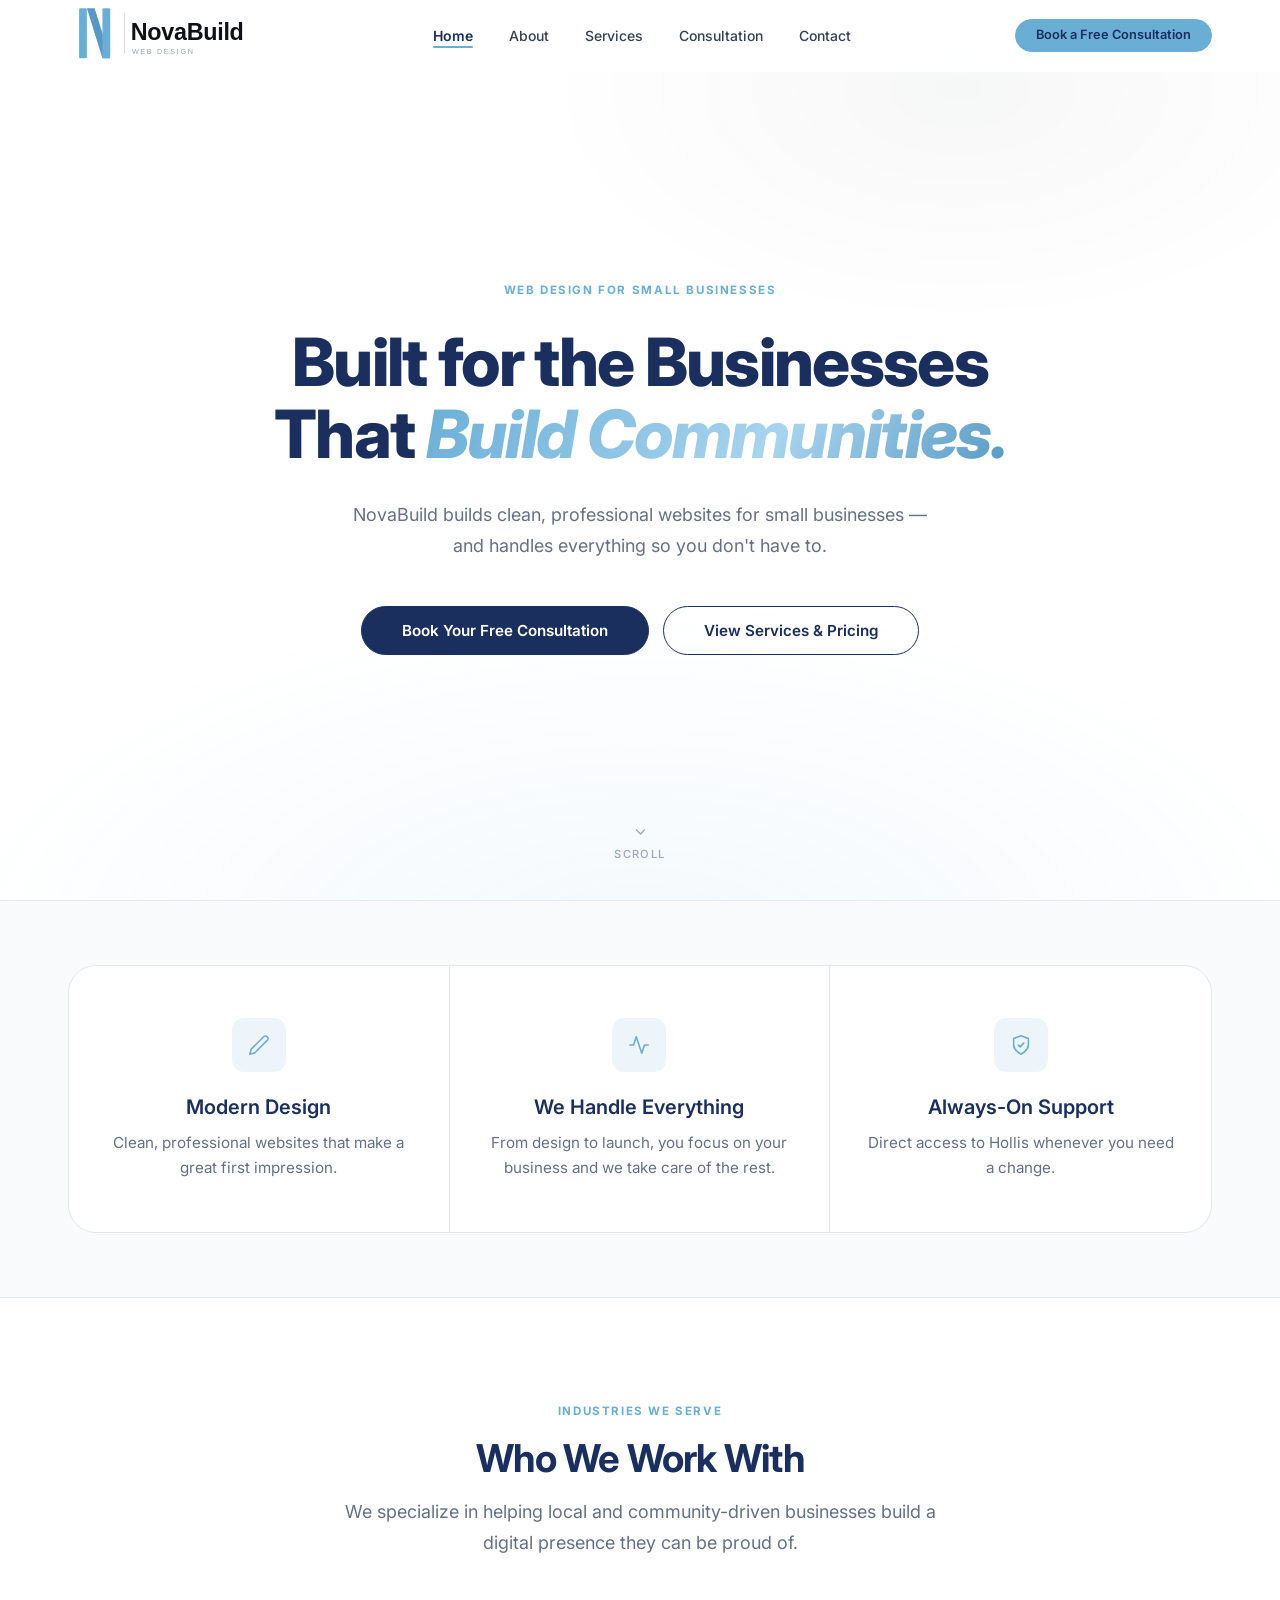
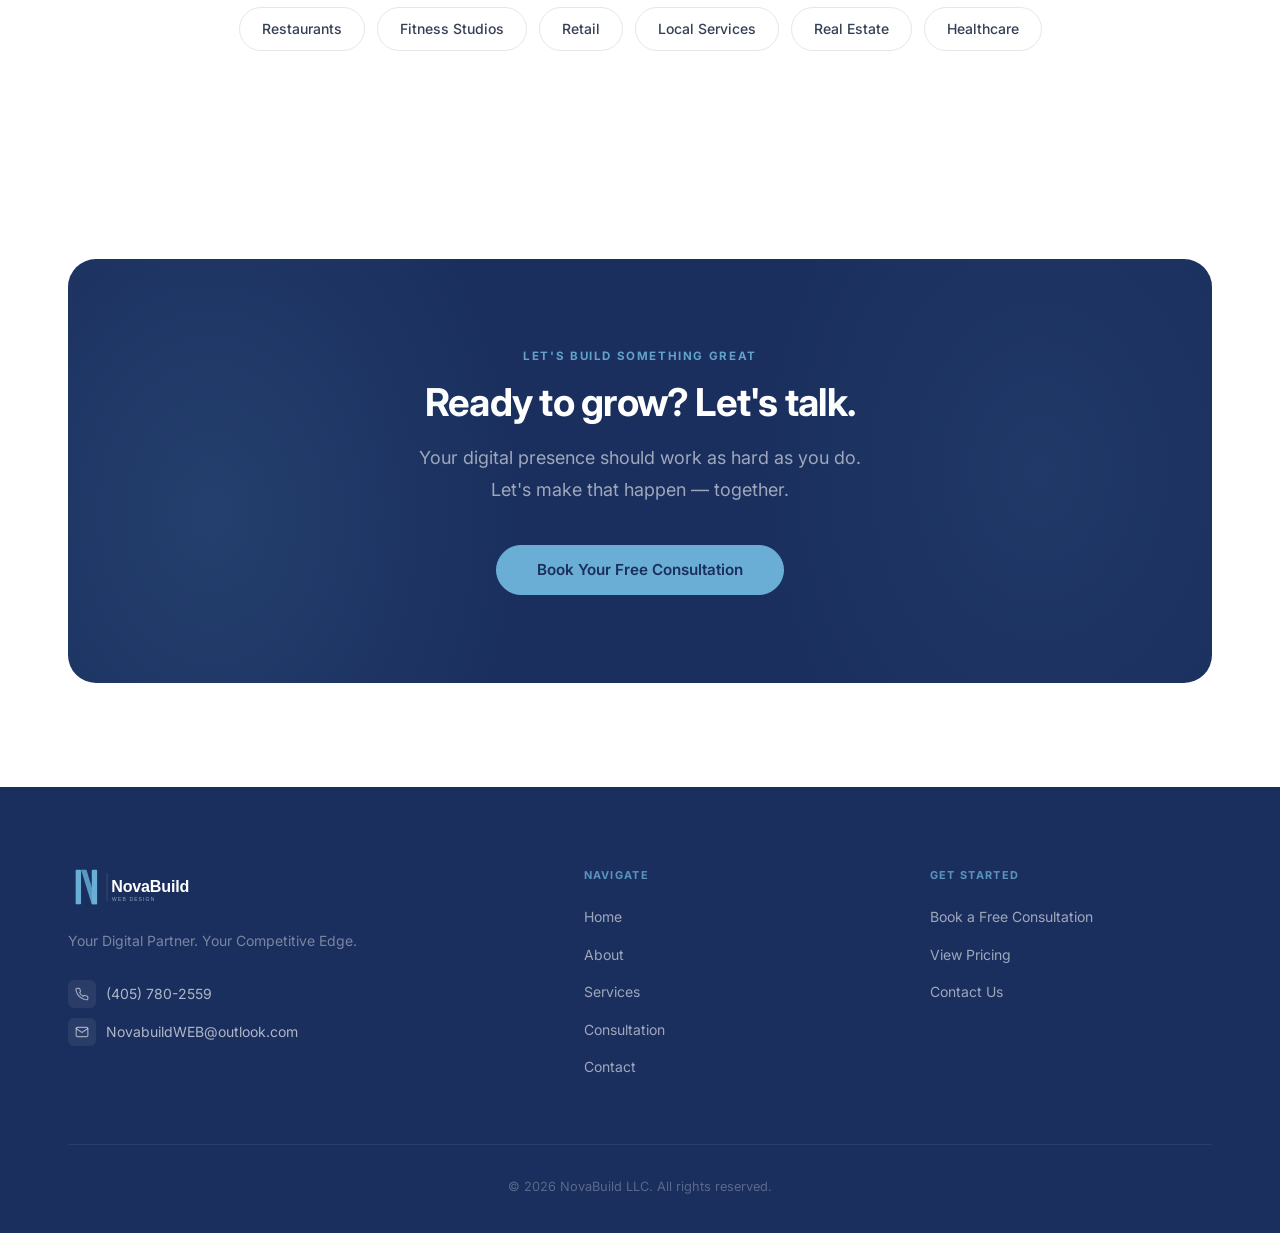
==== index.html @ d41590fb "add favicon" ====
<!DOCTYPE html>
<html lang="en">
<head>
  <meta charset="UTF-8">
  <meta name="viewport" content="width=device-width, initial-scale=1.0">
  <title>NovaBuild | Home | Web Design Stillwater OK</title>
  <meta name="description" content="Professional small business web design in Stillwater, OK. NovaBuild handles everything from design to launch — clean sites, real results, no headache.">
  <meta property="og:type" content="website">
  <meta property="og:url" content="https://novabuildweb.com">
  <meta property="og:title" content="NovaBuild | Home | Web Design Stillwater OK">
  <meta property="og:description" content="Professional small business web design in Stillwater, OK. NovaBuild handles everything from design to launch — clean sites, real results, no headache.">
  <meta name="theme-color" content="#1A2F5E">
  <link rel="icon" type="image/x-icon" href="favicon.ico" />
  <link rel="icon" type="image/png" sizes="32x32" href="favicon-32x32.png" />
  <link rel="icon" type="image/png" sizes="16x16" href="favicon-16x16.png" />
  <link rel="apple-touch-icon" sizes="180x180" href="apple-touch-icon.png" />
  <link rel="manifest" href="site.webmanifest" />
  <link rel="preconnect" href="https://fonts.googleapis.com">
  <link rel="preconnect" href="https://fonts.gstatic.com" crossorigin>
  <link href="https://fonts.googleapis.com/css2?family=Inter:ital,wght@0,300;0,400;0,500;0,600;0,700;0,800;1,400;1,700&display=swap" rel="stylesheet">
  <link rel="stylesheet" href="css/styles.css">
  <!-- Google tag (gtag.js) -->
  <script async src="https://www.googletagmanager.com/gtag/js?id=G-17FGVHYV53"></script>
  <script>
    window.dataLayer = window.dataLayer || [];
    function gtag(){dataLayer.push(arguments);}
    gtag('js', new Date());
    gtag('config', 'G-17FGVHYV53');
  </script>
</head>
<body>

  <!-- ═══ NAVIGATION ═══ -->
  <nav class="nav" id="nav" role="navigation" aria-label="Main navigation">
    <div class="nav-inner">
      <a href="index.html" class="nav-logo"><img src="images/logo.svg" alt="NovaBuild"></a>
      <ul class="nav-links" role="list">
        <li><a href="index.html">Home</a></li>
        <li><a href="about.html">About</a></li>
        <li><a href="services.html">Services</a></li>
        <li><a href="consultation.html">Consultation</a></li>
        <li><a href="contact.html">Contact</a></li>
      </ul>
      <div class="nav-right">
        <a href="consultation.html" class="btn btn-gold btn-sm">Book a Free Consultation</a>
        <button class="hamburger" id="hamburger" aria-label="Toggle menu" aria-expanded="false">
          <span></span><span></span><span></span>
        </button>
      </div>
    </div>
  </nav>

  <!-- Mobile Menu -->
  <div class="mobile-menu" id="mobileMenu" role="dialog" aria-label="Mobile navigation">
    <a href="index.html">Home</a>
    <a href="about.html">About</a>
    <a href="services.html">Services</a>
    <a href="consultation.html">Consultation</a>
    <a href="contact.html">Contact</a>
    <div class="mobile-menu-cta">
      <a href="consultation.html" class="btn btn-gold" style="width:100%;">Book a Free Consultation</a>
    </div>
  </div>

  <main>

    <!-- ═══ HERO ═══ -->
    <section class="hero" aria-label="Hero">
      <div class="hero-bg" aria-hidden="true"></div>
      <div class="container">
        <div class="hero-content">
          <p class="eyebrow fade-up">Web Design for Small Businesses</p>
          <h1 class="fade-up delay-1">
            Built for the Businesses<br>
            That <em class="hero-em">Build Communities.</em>
          </h1>
          <p class="body-lg fade-up delay-2">
            NovaBuild builds clean, professional websites for small businesses —
            and handles everything so you don't have to.
          </p>
          <div class="hero-cta fade-up delay-3">
            <a href="consultation.html" class="btn btn-primary btn-lg">Book Your Free Consultation</a>
            <a href="services.html" class="btn btn-outline btn-lg">View Services &amp; Pricing</a>
          </div>
        </div>
      </div>
      <!-- Scroll hint -->
      <div class="hero-scroll-hint" aria-hidden="true">
        <svg width="16" height="16" viewBox="0 0 24 24" fill="none" stroke="currentColor" stroke-width="2" stroke-linecap="round" stroke-linejoin="round">
          <polyline points="6 9 12 15 18 9"/>
        </svg>
        <span>Scroll</span>
      </div>
    </section>

    <!-- ═══ VALUE PROPS ═══ -->
    <section class="section-sm" style="background:var(--gray-50);border-top:1px solid var(--gray-200);border-bottom:1px solid var(--gray-200);">
      <div class="container">
        <!-- value-row: no animation on wrapper; each item staggers in individually -->
        <div class="value-row">

          <div class="value-item fade-up delay-1">
            <div class="value-icon" aria-hidden="true">
              <svg width="22" height="22" viewBox="0 0 24 24" fill="none" stroke="currentColor" stroke-width="1.75" stroke-linecap="round" stroke-linejoin="round">
                <path d="M17 3a2.828 2.828 0 1 1 4 4L7.5 20.5 2 22l1.5-5.5L17 3z"/>
              </svg>
            </div>
            <h3>Modern Design</h3>
            <p class="body-md">Clean, professional websites that make a great first impression.</p>
          </div>

          <div class="value-item fade-up delay-2">
            <div class="value-icon" aria-hidden="true">
              <svg width="22" height="22" viewBox="0 0 24 24" fill="none" stroke="currentColor" stroke-width="1.75" stroke-linecap="round" stroke-linejoin="round">
                <polyline points="22 12 18 12 15 21 9 3 6 12 2 12"/>
              </svg>
            </div>
            <h3>We Handle Everything</h3>
            <p class="body-md">From design to launch, you focus on your business and we take care of the rest.</p>
          </div>

          <div class="value-item fade-up delay-3">
            <div class="value-icon" aria-hidden="true">
              <svg width="22" height="22" viewBox="0 0 24 24" fill="none" stroke="currentColor" stroke-width="1.75" stroke-linecap="round" stroke-linejoin="round">
                <path d="M12 22s8-4 8-10V5l-8-3-8 3v7c0 6 8 10 8 10z"/>
                <polyline points="9 12 11 14 15 10"/>
              </svg>
            </div>
            <h3>Always-On Support</h3>
            <p class="body-md">Direct access to Hollis whenever you need a change.</p>
          </div>

        </div>
      </div>
    </section>

    <!-- ═══ WHO WE WORK WITH ═══ -->
    <section class="section">
      <div class="container">
        <div class="section-header text-center mb-12">
          <p class="eyebrow mb-4 fade-up">Industries We Serve</p>
          <h2 class="fade-up delay-1">Who We Work With</h2>
          <p class="body-lg fade-up delay-2" style="margin-top:16px;">
            We specialize in helping local and community-driven businesses
            build a digital presence they can be proud of.
          </p>
        </div>
        <div class="industry-tags fade-up delay-3">
          <span class="industry-tag">Restaurants</span>
          <span class="industry-tag">Fitness Studios</span>
          <span class="industry-tag">Retail</span>
          <span class="industry-tag">Local Services</span>
          <span class="industry-tag">Real Estate</span>
          <span class="industry-tag">Healthcare</span>
        </div>
      </div>
    </section>

    <!-- ═══ CTA BANNER ═══ -->
    <section class="section">
      <div class="container">
        <div class="cta-banner fade-up">
          <p class="eyebrow">Let's Build Something Great</p>
          <h2>Ready to grow? Let's talk.</h2>
          <p class="body-lg">
            Your digital presence should work as hard as you do.<br>
            Let's make that happen — together.
          </p>
          <a href="consultation.html" class="btn btn-gold btn-lg">Book Your Free Consultation</a>
        </div>
      </div>
    </section>

  </main>

  <!-- ═══ FOOTER ═══ -->
  <footer class="footer" role="contentinfo">
    <div class="container">
      <div class="footer-grid">
        <div class="footer-brand">
          <a href="#top" class="footer-logo"><img src="images/logo-dark.svg" alt="NovaBuild"></a>
          <p class="footer-tagline">Your Digital Partner. Your Competitive Edge.</p>
          <div class="footer-contact-item">
            <span class="footer-contact-icon" aria-hidden="true">
              <svg width="14" height="14" viewBox="0 0 24 24" fill="none" stroke="currentColor" stroke-width="2" stroke-linecap="round" stroke-linejoin="round"><path d="M22 16.92v3a2 2 0 0 1-2.18 2 19.79 19.79 0 0 1-8.63-3.07A19.5 19.5 0 0 1 4.69 13 19.79 19.79 0 0 1 1.61 4.45 2 2 0 0 1 3.6 2.25h3a2 2 0 0 1 2 1.72c.127.96.361 1.903.7 2.81a2 2 0 0 1-.45 2.11L7.91 9.91a16 16 0 0 0 6.06 6.06l.92-.92a2 2 0 0 1 2.11-.45c.907.339 1.85.573 2.81.7A2 2 0 0 1 21.75 17.5z"/></svg>
            </span>
            <a href="tel:4057802559">(405) 780-2559</a>
          </div>
          <div class="footer-contact-item">
            <span class="footer-contact-icon" aria-hidden="true">
              <svg width="14" height="14" viewBox="0 0 24 24" fill="none" stroke="currentColor" stroke-width="2" stroke-linecap="round" stroke-linejoin="round"><path d="M4 4h16c1.1 0 2 .9 2 2v12c0 1.1-.9 2-2 2H4c-1.1 0-2-.9-2-2V6c0-1.1.9-2 2-2z"/><polyline points="22,6 12,13 2,6"/></svg>
            </span>
            <a href="mailto:NovabuildWEB@outlook.com">NovabuildWEB@outlook.com</a>
          </div>
        </div>

        <div>
          <p class="footer-heading">Navigate</p>
          <ul class="footer-links">
            <li><a href="index.html">Home</a></li>
            <li><a href="about.html">About</a></li>
                <li><a href="services.html">Services</a></li>
            <li><a href="consultation.html">Consultation</a></li>
            <li><a href="contact.html">Contact</a></li>
          </ul>
        </div>

        <div>
          <p class="footer-heading">Get Started</p>
          <ul class="footer-links">
            <li><a href="consultation.html">Book a Free Consultation</a></li>
            <li><a href="services.html">View Pricing</a></li>
            <li><a href="contact.html">Contact Us</a></li>
          </ul>
        </div>
      </div>

      <div class="footer-bottom">
        <p>&copy; 2026 NovaBuild LLC. All rights reserved.</p>
      </div>
    </div>
  </footer>

  <script src="js/main.js"></script>
</body>
</html>
---- css/styles.css ----
/* ============================================================
   NOVABUILD — STYLES.CSS
   Premium Web Design & Digital Consulting
   ============================================================ */

@import url('https://fonts.googleapis.com/css2?family=Inter:ital,wght@0,300;0,400;0,500;0,600;0,700;0,800;1,400;1,700&display=swap');

/* ========================
   CSS CUSTOM PROPERTIES
   ======================== */
:root {
  color-scheme: light dark;

  --white:       #FFFFFF;
  --navy:        #1A2F5E;
  --navy-800:    #243E72;
  --navy-700:    #2D4D87;
  --gold:        #6AAED6;
  --gold-hover:  #5899C3;
  --gold-light:  rgba(106, 174, 214, 0.12);
  --gold-glow:   rgba(106, 174, 214, 0.28);

  --gray-50:  #F9FAFB;
  --gray-100: #F2F4F7;
  --gray-200: #E4E7EC;
  --gray-400: #98A2B3;
  --gray-500: #667085;
  --gray-700: #344054;
  --gray-900: #101828;

  --font: 'Inter', -apple-system, BlinkMacSystemFont, 'Segoe UI', sans-serif;

  --nav-h: 72px;

  --shadow-xs: 0 1px 2px rgba(0,0,0,0.06);
  --shadow-sm: 0 1px 3px rgba(0,0,0,0.08), 0 1px 2px rgba(0,0,0,0.05);
  --shadow-md: 0 4px 8px rgba(0,0,0,0.05), 0 10px 24px rgba(0,0,0,0.07);
  --shadow-lg: 0 10px 30px rgba(0,0,0,0.07), 0 30px 60px rgba(0,0,0,0.05);
  --shadow-blue: 0 4px 24px rgba(106,174,214,0.35);

  --r-sm:   6px;
  --r-md:   12px;
  --r-lg:   20px;
  --r-xl:   28px;
  --r-full: 9999px;

  --ease:       cubic-bezier(0.4, 0, 0.2, 1);
  --trans:      0.3s cubic-bezier(0.4, 0, 0.2, 1);
  --trans-slow: 0.65s cubic-bezier(0.4, 0, 0.2, 1);
  /* Apple's signature easing — used for all scroll animations */
  --apple-ease: cubic-bezier(0.25, 0.1, 0.25, 1);
}

/* ========================
   RESET & BASE
   ======================== */
*, *::before, *::after {
  box-sizing: border-box;
  margin: 0;
  padding: 0;
}

html {
  scroll-behavior: smooth;
  scroll-padding-top: var(--nav-h);
  font-size: 16px;
  -webkit-font-smoothing: antialiased;
  -moz-osx-font-smoothing: grayscale;
  text-rendering: optimizeLegibility;
}

body {
  font-family: var(--font);
  color: var(--navy);
  background: var(--white);
  line-height: 1.6;
  overflow-x: hidden;
}

::selection {
  background: var(--navy);
  color: var(--white);
}

img  { max-width: 100%; height: auto; display: block; }
a    { text-decoration: none; color: inherit; }
ul   { list-style: none; }
button { font-family: var(--font); cursor: pointer; }

/* ========================
   TYPOGRAPHY
   ======================== */

.eyebrow {
  font-size: 0.72rem;
  font-weight: 700;
  letter-spacing: 0.14em;
  text-transform: uppercase;
  color: var(--gold);
}

h1, .h1 {
  font-size: clamp(2.4rem, 5.2vw, 4.5rem);
  font-weight: 800;
  line-height: 1.08;
  letter-spacing: -0.025em;
  color: var(--navy);
}

h2, .h2 {
  font-size: clamp(1.75rem, 3vw, 3rem);
  font-weight: 700;
  line-height: 1.12;
  letter-spacing: -0.02em;
  color: var(--navy);
}

h3, .h3 {
  font-size: clamp(1.05rem, 1.8vw, 1.25rem);
  font-weight: 600;
  line-height: 1.3;
  color: var(--navy);
}

.body-lg {
  font-size: 1.125rem;
  line-height: 1.75;
  color: var(--gray-500);
  font-weight: 400;
}

.body-md {
  font-size: 0.95rem;
  line-height: 1.65;
  color: var(--gray-500);
}

/* ========================
   LAYOUT
   ======================== */

.container {
  max-width: 1200px;
  margin: 0 auto;
  padding: 0 28px;
}

.section       { padding: 104px 0; }
.section-sm    { padding: 64px 0; }

.text-center  { text-align: center; }
.text-gold    { color: var(--gold); }

.mb-1  { margin-bottom: 4px; }
.mb-2  { margin-bottom: 8px; }
.mb-3  { margin-bottom: 12px; }
.mb-4  { margin-bottom: 16px; }
.mb-6  { margin-bottom: 24px; }
.mb-8  { margin-bottom: 32px; }
.mb-10 { margin-bottom: 40px; }
.mb-12 { margin-bottom: 48px; }
.mb-16 { margin-bottom: 64px; }
.mt-8  { margin-top: 32px; }
.mt-12 { margin-top: 48px; }
.mt-16 { margin-top: 64px; }

.section-header {
  max-width: 640px;
  margin-left: auto;
  margin-right: auto;
}

/* ========================
   NAVIGATION
   ======================== */

.nav {
  position: fixed;
  top: 0; left: 0; right: 0;
  z-index: 1000;
  height: var(--nav-h);
  background: rgba(255,255,255,0.88);
  backdrop-filter: blur(20px) saturate(180%);
  -webkit-backdrop-filter: blur(20px) saturate(180%);
  border-bottom: 1px solid transparent;
  transition: border-color var(--trans), box-shadow var(--trans);
}

.nav.scrolled {
  border-bottom-color: var(--gray-200);
  box-shadow: var(--shadow-sm);
}

.nav-inner {
  display: flex;
  align-items: center;
  justify-content: space-between;
  height: 100%;
  max-width: 1200px;
  margin: 0 auto;
  padding: 0 28px;
}

.nav-logo {
  flex-shrink: 0;
  display: flex;
  align-items: center;
}

.nav-logo img {
  height: 64px;
  width: auto;
  display: block;
}

.nav-links {
  display: flex;
  align-items: center;
  gap: 2.25rem;
}

.nav-links a {
  font-size: 0.875rem;
  font-weight: 500;
  color: var(--gray-700);
  transition: color var(--trans);
  position: relative;
  padding-bottom: 2px;
}

.nav-links a::after {
  content: '';
  position: absolute;
  bottom: -2px; left: 0;
  width: 0; height: 2px;
  background: var(--gold);
  border-radius: 2px;
  transition: width var(--trans);
}

.nav-links a:hover       { color: var(--navy); }
.nav-links a:hover::after,
.nav-links a.active::after { width: 100%; }
.nav-links a.active      { color: var(--navy); font-weight: 600; }

.nav-right {
  display: flex;
  align-items: center;
  gap: 12px;
}

.hamburger {
  display: none;
  flex-direction: column;
  gap: 5px;
  cursor: pointer;
  padding: 6px;
  background: none;
  border: none;
  border-radius: var(--r-sm);
  transition: background var(--trans);
}

.hamburger:hover { background: var(--gray-100); }

.hamburger span {
  display: block;
  width: 22px;
  height: 1.5px;
  background: var(--navy);
  border-radius: 2px;
  transition: var(--trans);
}

.hamburger.open span:nth-child(1) { transform: translateY(6.5px) rotate(45deg); }
.hamburger.open span:nth-child(2) { opacity: 0; transform: scaleX(0); }
.hamburger.open span:nth-child(3) { transform: translateY(-6.5px) rotate(-45deg); }

/* Mobile Menu */
.mobile-menu {
  display: none;
  position: fixed;
  top: var(--nav-h); left: 0; right: 0;
  background: var(--white);
  border-bottom: 1px solid var(--gray-200);
  padding: 20px 28px 28px;
  z-index: 999;
  flex-direction: column;
  gap: 0;
  box-shadow: var(--shadow-md);
}

.mobile-menu.open { display: flex; }

.mobile-menu a {
  display: block;
  padding: 14px 0;
  font-size: 1.05rem;
  font-weight: 500;
  color: var(--navy);
  border-bottom: 1px solid var(--gray-100);
  transition: color var(--trans);
}

.mobile-menu a:last-of-type { border-bottom: none; }
.mobile-menu a:hover { color: var(--gold); }

.mobile-menu-cta {
  margin-top: 20px;
}

/* ========================
   BUTTONS
   ======================== */

.btn {
  display: inline-flex;
  align-items: center;
  justify-content: center;
  gap: 8px;
  padding: 12px 28px;
  border-radius: var(--r-full);
  font-size: 0.875rem;
  font-weight: 600;
  cursor: pointer;
  transition: all var(--trans);
  border: 1.5px solid transparent;
  text-decoration: none;
  white-space: nowrap;
  line-height: 1;
}

.btn-primary {
  background: var(--navy);
  color: var(--white);
  border-color: var(--navy);
}
.btn-primary:hover {
  background: var(--navy-800);
  border-color: var(--navy-800);
  transform: translateY(-1px);
  box-shadow: var(--shadow-md);
}

.btn-gold {
  background: var(--gold);
  color: var(--navy);
  border-color: var(--gold);
}
.btn-gold:hover {
  background: var(--gold-hover);
  border-color: var(--gold-hover);
  transform: translateY(-1px);
  box-shadow: var(--shadow-blue);
}

.btn-outline {
  background: transparent;
  color: var(--navy);
  border-color: var(--navy);
}
.btn-outline:hover {
  background: var(--navy);
  color: var(--white);
  transform: translateY(-1px);
  box-shadow: var(--shadow-sm);
}

.btn-white {
  background: var(--white);
  color: var(--navy);
  border-color: var(--white);
}
.btn-white:hover {
  background: var(--gray-100);
  transform: translateY(-1px);
  box-shadow: var(--shadow-md);
}

.btn-ghost-gold {
  background: transparent;
  color: var(--gold);
  border-color: rgba(106,174,214,0.40);
}
.btn-ghost-gold:hover {
  background: var(--gold);
  color: var(--navy);
  border-color: var(--gold);
}

.btn-lg { padding: 16px 40px; font-size: 0.95rem; }
.btn-sm { padding: 9px 20px; font-size: 0.8rem; }

/* ========================
   HERO — HOME
   ======================== */

.hero {
  min-height: 100vh;
  display: flex;
  flex-direction: column;
  align-items: center;
  justify-content: center;
  padding-top: var(--nav-h);
  position: relative;
  overflow: hidden;
}

.hero-bg {
  position: absolute;
  inset: 0;
  pointer-events: none;
  background:
    radial-gradient(ellipse 80% 55% at 50% 105%, rgba(106,174,214,0.08) 0%, transparent 70%),
    radial-gradient(ellipse 50% 40% at 75% 10%,  rgba(10,22,40,0.035) 0%, transparent 65%);
  animation: heroPulse 10s ease-in-out infinite;
}

@keyframes heroPulse {
  0%, 100% { opacity: 1; }
  50%       { opacity: 0.65; }
}

.hero-scroll-hint {
  position: absolute;
  bottom: 36px;
  left: 50%;
  transform: translateX(-50%);
  display: flex;
  flex-direction: column;
  align-items: center;
  gap: 6px;
  opacity: 0.4;
  animation: scrollBounce 2.2s ease-in-out infinite;
}

.hero-scroll-hint span {
  font-size: 0.7rem;
  font-weight: 500;
  letter-spacing: 0.12em;
  text-transform: uppercase;
  color: var(--navy);
}

.hero-scroll-hint svg { color: var(--navy); }

@keyframes scrollBounce {
  0%, 100% { transform: translateX(-50%) translateY(0); }
  50%       { transform: translateX(-50%) translateY(6px); }
}

.hero-content {
  text-align: center;
  max-width: 960px;
  margin: 0 auto;
  padding: 64px 28px 100px;
  position: relative;
  z-index: 1;
}

.hero-content .eyebrow { margin-bottom: 28px; }

.hero-content h1 {
  margin-bottom: 28px;
}

.hero-em {
  font-style: italic;
  background: linear-gradient(125deg, var(--gold) 0%, #A8D4EE 60%, var(--gold-hover) 100%);
  -webkit-background-clip: text;
  -webkit-text-fill-color: transparent;
  background-clip: text;
}

.hero-content .body-lg {
  max-width: 600px;
  margin: 0 auto 44px;
}

.hero-cta {
  display: flex;
  align-items: center;
  justify-content: center;
  gap: 14px;
  flex-wrap: wrap;
}

/* ========================
   VALUE PROPS ROW
   ======================== */

.value-row {
  display: grid;
  grid-template-columns: repeat(3, 1fr);
  border: 1px solid var(--gray-200);
  border-radius: var(--r-xl);
  overflow: hidden;
  background: var(--white);
}

.value-item {
  padding: 52px 36px;
  text-align: center;
  border-right: 1px solid var(--gray-200);
  transition: background var(--trans);
  position: relative;
}

.value-item:last-child { border-right: none; }
.value-item:hover { background: var(--gray-50); }

.value-icon {
  width: 54px;
  height: 54px;
  border-radius: var(--r-md);
  background: var(--gold-light);
  display: flex;
  align-items: center;
  justify-content: center;
  margin: 0 auto 22px;
  color: var(--gold);
  transition: background var(--trans), transform var(--trans);
}

.value-item:hover .value-icon {
  background: var(--gold-glow);
  transform: scale(1.05);
}

.value-item h3 { margin-bottom: 10px; }

/* ========================
   INDUSTRY TAGS
   ======================== */

.industry-tags {
  display: flex;
  flex-wrap: wrap;
  gap: 12px;
  justify-content: center;
}

.industry-tag {
  padding: 10px 22px;
  border: 1px solid var(--gray-200);
  border-radius: var(--r-full);
  font-size: 0.875rem;
  font-weight: 500;
  color: var(--gray-700);
  background: var(--white);
  transition: all var(--trans);
  cursor: default;
}

.industry-tag:hover {
  border-color: var(--gold);
  color: var(--navy);
  background: var(--gold-light);
}

/* ========================
   PROJECT CARDS
   ======================== */

.project-card {
  border: 1px solid var(--gray-200);
  border-radius: var(--r-xl);
  overflow: hidden;
  background: var(--white);
  transition: box-shadow var(--trans), transform var(--trans);
}

.project-card:hover {
  box-shadow: var(--shadow-lg);
  transform: translateY(-5px);
}

.project-image {
  width: 100%;
  height: 300px;
  background: linear-gradient(150deg, var(--navy) 0%, var(--navy-700) 55%, #0d2040 100%);
  display: flex;
  align-items: center;
  justify-content: center;
  position: relative;
  overflow: hidden;
}

.project-image::after {
  content: '';
  position: absolute;
  inset: 0;
  background: linear-gradient(to top right, rgba(106,174,214,0.12) 0%, transparent 60%);
  pointer-events: none;
}

.project-image-label {
  font-size: 0.7rem;
  font-weight: 700;
  letter-spacing: 0.16em;
  text-transform: uppercase;
  color: rgba(255,255,255,0.25);
}

.project-body {
  padding: 36px 40px 40px;
}

.project-tags {
  display: flex;
  gap: 8px;
  flex-wrap: wrap;
  margin-bottom: 18px;
}

.tag {
  padding: 5px 13px;
  border-radius: var(--r-full);
  font-size: 0.72rem;
  font-weight: 700;
  letter-spacing: 0.04em;
  background: var(--gold-light);
  color: var(--gold-hover);
  border: 1px solid rgba(106,174,214,0.20);
}

.project-body h3 {
  font-size: 1.6rem;
  font-weight: 700;
  margin-bottom: 12px;
}

.project-body .body-md { margin-bottom: 28px; }

.project-link {
  display: inline-flex;
  align-items: center;
  gap: 6px;
  font-weight: 600;
  font-size: 0.9rem;
  color: var(--navy);
  transition: gap var(--trans), color var(--trans);
}

.project-link:hover {
  gap: 10px;
  color: var(--gold-hover);
}

/* Work page — full project */
.project-card-full .project-image { height: 420px; }

/* ========================
   CTA BANNER
   ======================== */

.cta-banner {
  background: var(--navy);
  padding: 88px 48px;
  text-align: center;
  border-radius: var(--r-xl);
  position: relative;
  overflow: hidden;
}

.cta-banner::before {
  content: '';
  position: absolute;
  top: -40%; left: -15%;
  width: 55%;  height: 200%;
  background: radial-gradient(ellipse, rgba(106,174,214,0.13) 0%, transparent 70%);
  pointer-events: none;
}

.cta-banner::after {
  content: '';
  position: absolute;
  bottom: -40%; right: -10%;
  width: 50%;  height: 180%;
  background: radial-gradient(ellipse, rgba(106,174,214,0.08) 0%, transparent 70%);
  pointer-events: none;
}

.cta-banner .eyebrow   { color: rgba(106,174,214,0.90); margin-bottom: 16px; }
.cta-banner h2         { color: #ffffff; margin-bottom: 18px; }
.cta-banner .body-lg   {
  color: rgba(255,255,255,0.58);
  margin-bottom: 40px;
  max-width: 460px;
  margin-left: auto;
  margin-right: auto;
}

/* ========================
   PAGE HERO (inner pages)
   ======================== */

.page-hero {
  padding: calc(var(--nav-h) + 88px) 28px 88px;
  text-align: center;
  background: var(--white);
  position: relative;
}

.page-hero::after {
  content: '';
  position: absolute;
  inset: 0;
  background: radial-gradient(ellipse 70% 50% at 50% 110%, rgba(106,174,214,0.08) 0%, transparent 65%);
  pointer-events: none;
}

.page-hero > * { position: relative; z-index: 1; }

.page-hero .eyebrow { margin-bottom: 18px; }
.page-hero h1       { margin-bottom: 22px; max-width: 720px; margin-left: auto; margin-right: auto; }
.page-hero .body-lg { max-width: 560px; margin: 0 auto; }

/* ========================
   ABOUT PAGE
   ======================== */

.about-grid {
  display: grid;
  grid-template-columns: 1fr 1.1fr;
  gap: 88px;
  align-items: start;
}

.about-photo-wrap {
  position: sticky;
  top: calc(var(--nav-h) + 32px);
}

.about-photo-frame {
  position: relative;
  border-radius: var(--r-xl);
  overflow: hidden;
  aspect-ratio: 4/5;
  background: linear-gradient(145deg, var(--gray-100) 0%, var(--gray-200) 100%);
}

.about-photo-frame img {
  width: 100%; height: 100%;
  object-fit: cover;
  object-position: center top;
  display: block;
}

.about-photo-placeholder {
  width: 100%; height: 100%;
  display: flex;
  flex-direction: column;
  align-items: center;
  justify-content: center;
  gap: 12px;
  color: var(--gray-400);
}

.about-photo-placeholder svg { opacity: 0.4; }

.about-photo-placeholder span {
  font-size: 0.8rem;
  font-weight: 500;
  letter-spacing: 0.06em;
  text-transform: uppercase;
}

.about-accent-line {
  position: absolute;
  inset: -10px;
  border: 1.5px solid rgba(106,174,214,0.30);
  border-radius: calc(var(--r-xl) + 10px);
  pointer-events: none;
}

.about-content .eyebrow { margin-bottom: 14px; }
.about-content h1       { font-size: clamp(2.2rem, 4vw, 3.4rem); margin-bottom: 28px; }
.about-content p        { margin-bottom: 20px; }
.about-content p:last-of-type { margin-bottom: 0; }

/* ========================
   VALUE CARDS
   ======================== */

.value-cards {
  display: grid;
  grid-template-columns: repeat(3, 1fr);
  gap: 20px;
}

.value-card {
  padding: 32px 28px;
  border: 1px solid var(--gray-200);
  border-radius: var(--r-lg);
  background: var(--white);
  transition: all var(--trans);
}

.value-card:hover {
  border-color: rgba(106,174,214,0.45);
  box-shadow: var(--shadow-md);
  transform: translateY(-3px);
}

.value-card-icon {
  width: 46px; height: 46px;
  border-radius: var(--r-md);
  background: var(--gold-light);
  display: flex;
  align-items: center;
  justify-content: center;
  color: var(--gold);
  margin-bottom: 18px;
  transition: background var(--trans), transform var(--trans);
}

.value-card:hover .value-card-icon {
  background: var(--gold-glow);
  transform: scale(1.06);
}

.value-card h3 { margin-bottom: 10px; }

/* ========================
   WHAT DRIVES ME
   ======================== */

.drives-block {
  background: var(--gray-50);
  border: 1px solid var(--gray-200);
  border-radius: var(--r-xl);
  padding: 56px 64px;
  position: relative;
  overflow: hidden;
}

.drives-block::before {
  content: '"';
  position: absolute;
  top: -20px; left: 32px;
  font-size: 12rem;
  font-weight: 800;
  color: var(--gold-light);
  line-height: 1;
  pointer-events: none;
  font-style: italic;
}

.drives-block .eyebrow { margin-bottom: 16px; }
.drives-block p        { font-size: 1.15rem; line-height: 1.7; color: var(--gray-700); }

/* ========================
   SERVICES LIST
   ======================== */

.services-grid {
  display: grid;
  grid-template-columns: repeat(auto-fit, minmax(210px, 1fr));
  gap: 16px;
}

.service-item {
  display: flex;
  align-items: flex-start;
  gap: 16px;
  padding: 24px 22px;
  border: 1px solid var(--gray-200);
  border-radius: var(--r-lg);
  background: var(--white);
  transition: all var(--trans);
}

.service-item:hover {
  border-color: rgba(106,174,214,0.40);
  background: var(--gold-light);
  transform: translateY(-2px);
  box-shadow: var(--shadow-sm);
}

.service-icon {
  width: 40px; height: 40px;
  border-radius: var(--r-sm);
  background: var(--gold-light);
  display: flex;
  align-items: center;
  justify-content: center;
  color: var(--gold);
  flex-shrink: 0;
  transition: background var(--trans);
}

.service-item:hover .service-icon { background: var(--gold-glow); }

.service-text h3  { font-size: 0.95rem; margin-bottom: 4px; }
.service-text p   { font-size: 0.825rem; line-height: 1.5; color: var(--gray-500); }

/* ========================
   PRICING
   ======================== */

.pricing-grid {
  display: grid;
  grid-template-columns: repeat(3, 1fr);
  gap: 20px;
  align-items: stretch;
}

.pricing-card {
  border: 1px solid var(--gray-200);
  border-radius: var(--r-xl);
  padding: 44px 36px;
  background: var(--white);
  transition: all var(--trans);
  position: relative;
  display: flex;
  flex-direction: column;
}

.pricing-card:hover:not(.featured) {
  box-shadow: var(--shadow-md);
  transform: translateY(-3px);
}

.pricing-card.featured {
  background: var(--navy);
  border-color: var(--navy);
  box-shadow: var(--shadow-lg);
}

.pricing-card.featured:hover {
  transform: translateY(-4px);
  box-shadow: 0 20px 50px rgba(10,22,40,0.25);
}

.pricing-badge {
  position: absolute;
  top: -14px;
  left: 50%;
  transform: translateX(-50%);
  background: var(--gold);
  color: var(--navy);
  font-size: 0.68rem;
  font-weight: 800;
  padding: 5px 18px;
  border-radius: var(--r-full);
  letter-spacing: 0.08em;
  text-transform: uppercase;
  white-space: nowrap;
  box-shadow: var(--shadow-blue);
}

.pricing-tier {
  font-size: 0.68rem;
  font-weight: 700;
  letter-spacing: 0.12em;
  text-transform: uppercase;
  color: var(--gold);
  margin-bottom: 10px;
}

.pricing-card.featured .pricing-tier { color: rgba(106,174,214,0.80); }

.pricing-name {
  font-size: 1.2rem;
  font-weight: 700;
  color: var(--navy);
  margin-bottom: 6px;
}

.pricing-card.featured .pricing-name { color: var(--white); }

.pricing-price {
  display: flex;
  align-items: baseline;
  gap: 4px;
  margin-bottom: 6px;
}

.pricing-price .amount {
  font-size: 3.2rem;
  font-weight: 800;
  color: var(--navy);
  letter-spacing: -0.04em;
  line-height: 1;
}

.pricing-card.featured .pricing-price .amount { color: var(--white); }

.pricing-price .currency {
  font-size: 1.4rem;
  font-weight: 700;
  color: var(--gray-500);
  margin-bottom: 8px;
}

.pricing-card.featured .pricing-price .currency { color: rgba(255,255,255,0.5); }

.pricing-price .period {
  font-size: 0.875rem;
  color: var(--gray-400);
  font-weight: 400;
}

.pricing-card.featured .pricing-price .period { color: rgba(255,255,255,0.45); }

.pricing-desc {
  font-size: 0.875rem;
  color: var(--gray-500);
  margin-bottom: 28px;
  padding-bottom: 28px;
  border-bottom: 1px solid var(--gray-200);
  line-height: 1.55;
}

.pricing-card.featured .pricing-desc {
  color: rgba(255,255,255,0.55);
  border-bottom-color: rgba(255,255,255,0.12);
}

.pricing-delivery {
  display: inline-flex;
  align-items: center;
  gap: 6px;
  font-size: 0.8rem;
  font-weight: 600;
  color: var(--gold-hover);
  margin-bottom: 24px;
  background: var(--gold-light);
  padding: 6px 12px;
  border-radius: var(--r-full);
}

.pricing-card.featured .pricing-delivery {
  background: rgba(106,174,214,0.18);
  color: var(--gold);
}

.pricing-features {
  list-style: none;
  display: flex;
  flex-direction: column;
  gap: 13px;
  margin-bottom: 36px;
  flex-grow: 1;
}

.pricing-features li {
  display: flex;
  align-items: flex-start;
  gap: 10px;
  font-size: 0.875rem;
  color: var(--gray-700);
  line-height: 1.45;
}

.pricing-card.featured .pricing-features li { color: rgba(255,255,255,0.82); }

.feature-check {
  display: inline-flex;
  align-items: center;
  justify-content: center;
  width: 20px; height: 20px;
  border-radius: 50%;
  background: var(--gold-light);
  color: var(--gold-hover);
  flex-shrink: 0;
  margin-top: 1px;
}

.pricing-card.featured .feature-check {
  background: rgba(106,174,214,0.20);
  color: var(--gold);
}

.pricing-card .btn { width: 100%; }

/* Consult prompt */
.consult-prompt {
  background: var(--gray-50);
  border: 1px solid var(--gray-200);
  border-radius: var(--r-xl);
  padding: 64px;
  text-align: center;
}

.consult-prompt h3 { font-size: 1.6rem; margin-bottom: 12px; }
.consult-prompt .body-md { margin-bottom: 32px; }

/* ========================
   FORMS
   ======================== */

.form-wrapper {
  max-width: 700px;
  margin: 0 auto;
  background: var(--white);
  border: 1px solid var(--gray-200);
  border-radius: var(--r-xl);
  padding: 56px 60px;
  box-shadow: var(--shadow-md);
}

.form-group { margin-bottom: 22px; }

.form-row {
  display: grid;
  grid-template-columns: 1fr 1fr;
  gap: 18px;
}

label {
  display: block;
  font-size: 0.825rem;
  font-weight: 600;
  color: var(--gray-700);
  margin-bottom: 8px;
  letter-spacing: 0.01em;
}

input[type="text"],
input[type="email"],
input[type="tel"],
select,
textarea {
  width: 100%;
  padding: 13px 16px;
  border: 1.5px solid var(--gray-200);
  border-radius: var(--r-md);
  font-size: 0.925rem;
  font-family: var(--font);
  color: var(--navy);
  background: var(--white);
  transition: border-color var(--trans), box-shadow var(--trans);
  outline: none;
  appearance: none;
  -webkit-appearance: none;
}

input:focus,
select:focus,
textarea:focus {
  border-color: var(--gold);
  box-shadow: 0 0 0 3px rgba(106,174,214,0.16);
}

input::placeholder,
textarea::placeholder {
  color: var(--gray-400);
  font-weight: 400;
}

select {
  background-image: url("data:image/svg+xml,%3Csvg xmlns='http://www.w3.org/2000/svg' width='16' height='16' viewBox='0 0 24 24' fill='none' stroke='%2398A2B3' stroke-width='2' stroke-linecap='round' stroke-linejoin='round'%3E%3Cpolyline points='6 9 12 15 18 9'/%3E%3C/svg%3E");
  background-repeat: no-repeat;
  background-position: right 14px center;
  padding-right: 44px;
  cursor: pointer;
}

textarea {
  min-height: 140px;
  resize: vertical;
  line-height: 1.6;
}

.checkbox-group {
  display: flex;
  flex-direction: column;
  gap: 12px;
}

.checkbox-label {
  display: flex;
  align-items: center;
  gap: 12px;
  cursor: pointer;
  font-size: 0.9rem;
  color: var(--gray-700);
  font-weight: 400;
}

.checkbox-label input[type="checkbox"] {
  width: 18px; height: 18px;
  border-radius: 4px;
  border: 1.5px solid var(--gray-300);
  padding: 0;
  flex-shrink: 0;
  cursor: pointer;
  accent-color: var(--navy);
}

.form-submit-wrap {
  margin-top: 32px;
}

.form-submit-wrap .btn {
  width: 100%;
  padding: 16px;
  font-size: 1rem;
}

.form-success {
  display: none;
  text-align: center;
  background: var(--white);
  border: 1px solid var(--gray-200);
  border-radius: var(--r-xl);
  padding: 72px 48px;
  box-shadow: var(--shadow-lg);
  max-width: 700px;
  margin: 0 auto;
}

.form-success-icon {
  width: 72px;
  height: 72px;
  border-radius: 50%;
  background: var(--gold-light);
  display: flex;
  align-items: center;
  justify-content: center;
  margin: 0 auto 28px;
}

.form-success-icon svg {
  color: var(--gold);
}

.form-success-headline {
  font-size: 1.55rem;
  font-weight: 700;
  color: var(--navy);
  line-height: 1.3;
  margin-bottom: 14px;
  letter-spacing: -0.02em;
}

.form-success-sub {
  font-size: 1rem;
  color: var(--gray-500);
  max-width: 400px;
  margin: 0 auto 36px;
  line-height: 1.7;
}

/* ========================
   CONTACT INFO BLOCKS
   ======================== */

.contact-blocks {
  display: flex;
  flex-wrap: wrap;
  gap: 16px;
  justify-content: center;
}

.contact-block {
  display: flex;
  align-items: center;
  gap: 14px;
  padding: 18px 28px;
  border: 1px solid var(--gray-200);
  border-radius: var(--r-lg);
  background: var(--white);
  transition: all var(--trans);
  min-width: 220px;
}

.contact-block:hover {
  border-color: rgba(106,174,214,0.45);
  background: var(--gold-light);
  box-shadow: var(--shadow-sm);
}

.contact-block-icon {
  width: 42px; height: 42px;
  border-radius: var(--r-md);
  background: var(--gold-light);
  display: flex;
  align-items: center;
  justify-content: center;
  color: var(--gold);
  flex-shrink: 0;
  transition: background var(--trans);
}

.contact-block:hover .contact-block-icon { background: var(--gold-glow); }

.contact-block-text span {
  display: block;
  font-size: 0.72rem;
  font-weight: 700;
  letter-spacing: 0.1em;
  text-transform: uppercase;
  color: var(--gray-400);
  margin-bottom: 3px;
}

.contact-block-text a {
  font-size: 0.95rem;
  font-weight: 600;
  color: var(--navy);
  transition: color var(--trans);
}

.contact-block-text a:hover { color: var(--gold-hover); }

/* Simple contact form (contact page) */
.contact-form-wrap {
  max-width: 580px;
  margin: 0 auto;
}

.response-note {
  text-align: center;
  margin-top: 20px;
  font-size: 0.825rem;
  color: var(--gray-400);
}

/* Coming soon */
.coming-soon {
  text-align: center;
  padding: 64px 28px;
  border: 1px dashed var(--gray-200);
  border-radius: var(--r-xl);
}

.coming-soon-dot {
  width: 48px; height: 48px;
  border-radius: 50%;
  background: var(--gold-light);
  display: flex;
  align-items: center;
  justify-content: center;
  color: var(--gold);
  margin: 0 auto 20px;
}

.coming-soon h3 { margin-bottom: 10px; }

/* ========================
   FOOTER
   ======================== */

.footer {
  background: var(--navy);
  padding: 80px 0 36px;
  color: rgba(255,255,255,0.65);
}

.footer-grid {
  display: grid;
  grid-template-columns: 1.6fr 1fr 1fr;
  gap: 64px;
  margin-bottom: 64px;
}

.footer-logo {
  display: inline-block;
  margin-bottom: 12px;
}

.footer-logo img {
  height: 44px;
  width: auto;
  display: block;
}

.footer-tagline {
  font-size: 0.875rem;
  color: rgba(255,255,255,0.42);
  margin-bottom: 28px;
  line-height: 1.55;
}

.footer-contact-item {
  display: flex;
  align-items: center;
  gap: 10px;
  font-size: 0.875rem;
  margin-bottom: 10px;
  color: rgba(255,255,255,0.55);
}

.footer-contact-icon {
  width: 28px; height: 28px;
  border-radius: 6px;
  background: rgba(255,255,255,0.07);
  display: flex;
  align-items: center;
  justify-content: center;
  flex-shrink: 0;
}

.footer-contact-item a {
  color: rgba(255,255,255,0.65);
  transition: color var(--trans);
}

.footer-contact-item a:hover { color: var(--gold); }

.footer-heading {
  font-size: 0.68rem;
  font-weight: 700;
  letter-spacing: 0.12em;
  text-transform: uppercase;
  color: var(--gold);
  margin-bottom: 20px;
  opacity: 0.8;
}

.footer-links {
  display: flex;
  flex-direction: column;
  gap: 12px;
}

.footer-links a {
  font-size: 0.875rem;
  color: rgba(255,255,255,0.58);
  transition: color var(--trans);
}

.footer-links a:hover { color: var(--white); }

.footer-bottom {
  display: flex;
  align-items: center;
  justify-content: center;
  padding-top: 32px;
  border-top: 1px solid rgba(255,255,255,0.07);
}

.footer-bottom p {
  font-size: 0.8rem;
  color: rgba(255,255,255,0.28);
}

/* ========================
   SCROLL ANIMATIONS
   Apple-inspired: cubic-bezier(0.25,0.1,0.25,1), 0.7s–0.9s,
   24px translateY max, GPU-accelerated with will-change.
   Elements stay visible after animating in — no re-trigger.
   ======================== */

/* ── Fade + rise (section headings, body copy, CTAs) ── */
.fade-up {
  opacity: 0;
  transform: translateY(24px);
  transition: opacity 0.82s var(--apple-ease),
              transform 0.82s var(--apple-ease);
  will-change: transform;
}

.fade-up.visible {
  opacity: 1;
  transform: translateY(0);
  will-change: auto;
}

/* ── Fade only (containers, rows) ── */
.fade-in {
  opacity: 0;
  transition: opacity 0.82s var(--apple-ease);
  will-change: opacity;
}

.fade-in.visible {
  opacity: 1;
  will-change: auto;
}

/* ── Scale reveal (images, photo frames, feature blocks) ── */
/* Gentle 0.96 → 1.0 scale with simultaneous fade */
.reveal-scale {
  opacity: 0;
  transform: scale(0.96) translateY(12px);
  transition: opacity 0.85s var(--apple-ease),
              transform 0.85s var(--apple-ease);
  will-change: transform;
}

.reveal-scale.visible {
  opacity: 1;
  transform: scale(1) translateY(0);
  will-change: auto;
}

/* ── Stat / bold callout wipe-in (pricing numbers) ── */
/* Triggered by parent .fade-up becoming .visible — no extra observer needed */
.reveal-stat {
  opacity: 0;
  transition: opacity 0.9s var(--apple-ease) 0.22s;
  will-change: opacity;
}

.fade-up.visible .reveal-stat {
  opacity: 1;
  will-change: auto;
}

/* ── Stagger delays — 100ms apart (Apple-style card sequences) ── */
.delay-1 { transition-delay: 0.10s; }
.delay-2 { transition-delay: 0.20s; }
.delay-3 { transition-delay: 0.30s; }
.delay-4 { transition-delay: 0.40s; }
.delay-5 { transition-delay: 0.50s; }

/* ========================
   RESPONSIVE
   ======================== */

@media (max-width: 1024px) {
  .pricing-grid {
    grid-template-columns: 1fr;
    max-width: 440px;
    margin-left: auto;
    margin-right: auto;
  }

  .about-grid {
    grid-template-columns: 1fr;
    gap: 56px;
  }

  .about-photo-wrap {
    position: static;
    max-width: 380px;
    margin: 0 auto;
  }

  .footer-grid {
    grid-template-columns: 1fr 1fr;
    gap: 48px;
  }

  .footer-brand { grid-column: 1 / -1; }

  .drives-block {
    padding: 44px 48px;
  }

  .form-wrapper {
    padding: 44px 40px;
  }
}

@media (max-width: 768px) {
  :root { --nav-h: 64px; }

  .nav-logo img { height: 46px; }

  .nav-links    { display: none; }
  .hamburger    { display: flex; }

  .section    { padding: 72px 0; }
  .section-sm { padding: 48px 0; }

  .value-row {
    grid-template-columns: 1fr;
  }

  .value-item {
    border-right: none;
    border-bottom: 1px solid var(--gray-200);
    padding: 36px 28px;
  }

  .value-item:last-child { border-bottom: none; }

  .value-cards { grid-template-columns: 1fr; }

  .cta-banner { padding: 60px 32px; }

  .form-row { grid-template-columns: 1fr; }

  .footer-grid {
    grid-template-columns: 1fr;
    gap: 40px;
  }

  .footer-brand { grid-column: auto; }

  .consult-prompt { padding: 44px 28px; }

  .drives-block {
    padding: 36px 32px;
  }

  .drives-block::before { display: none; }

  .services-grid {
    grid-template-columns: 1fr;
  }

  .contact-blocks { flex-direction: column; align-items: stretch; }

  .form-wrapper {
    padding: 36px 28px;
    border-radius: var(--r-lg);
  }

  .project-body { padding: 28px; }
}

@media (max-width: 480px) {
  .container { padding: 0 20px; }

  .hero-content { padding: 48px 20px 80px; }

  .hero-cta {
    flex-direction: column;
    width: 100%;
  }
  .hero-cta .btn { width: 100%; }

  .page-hero { padding: calc(var(--nav-h) + 60px) 20px 60px; }

  .cta-banner { padding: 48px 24px; border-radius: var(--r-lg); }

  .pricing-card { padding: 36px 24px; }

  .about-content h1 { font-size: 2rem; }
}

/* ========================
   DARK MODE
   ======================== */

@media (prefers-color-scheme: dark) {

  /* ── Override core palette ── */
  :root {
    --white:    #0f1117;
    --gray-50:  #141820;
    --gray-100: #1a2030;
    --gray-200: #252d3d;
    --gray-400: #8892a4;
    --gray-500: #9aa5b8;
    --gray-700: #c8d0e0;
    --gray-900: #e8edf5;
    --navy:     #d4daf0;

    --shadow-xs: 0 1px 2px rgba(0,0,0,0.30);
    --shadow-sm: 0 1px 3px rgba(0,0,0,0.35), 0 1px 2px rgba(0,0,0,0.25);
    --shadow-md: 0 4px 8px rgba(0,0,0,0.25), 0 10px 24px rgba(0,0,0,0.30);
    --shadow-lg: 0 10px 30px rgba(0,0,0,0.30), 0 30px 60px rgba(0,0,0,0.25);
  }

  /* ── Body & selection ── */
  body {
    background: #0f1117;
    color: var(--gray-700);
  }

  ::selection {
    background: var(--gold);
    color: #0f1117;
  }

  /* ── Logo swap ── */
  .nav-logo img { content: url('../images/logo-dark.svg'); }

  /* ── Navigation ── */
  .nav {
    background: rgba(15, 17, 23, 0.88);
    border-bottom-color: var(--gray-200);
  }

  .nav.scrolled {
    border-bottom-color: var(--gray-200);
  }

  .hamburger span { background: var(--gray-700); }

  /* ── Mobile menu ── */
  .mobile-menu {
    background: #141820;
    border-bottom-color: var(--gray-200);
  }

  .mobile-menu a {
    color: var(--gray-700);
    border-bottom-color: var(--gray-200);
  }

  /* ── Buttons ── */
  .btn-primary {
    background: var(--gray-700);
    color: #0f1117;
    border-color: var(--gray-700);
  }
  .btn-primary:hover {
    background: #e8edf5;
    border-color: #e8edf5;
  }

  .btn-outline {
    color: var(--gray-700);
    border-color: var(--gray-200);
  }
  .btn-outline:hover {
    background: var(--gray-700);
    color: #0f1117;
    border-color: var(--gray-700);
  }

  /* ── Sections with gray bg ── */
  section[style*="background:var(--gray-50)"] {
    background: var(--gray-50) !important;
    border-top-color: var(--gray-200) !important;
    border-bottom-color: var(--gray-200) !important;
  }

  /* ── Value props row ── */
  .value-row {
    background: #141820;
    border-color: var(--gray-200);
  }
  .value-item { border-right-color: var(--gray-200); }
  .value-item:hover { background: #1a2030; }

  /* ── Industry tags ── */
  .industry-tag {
    background: #141820;
    border-color: var(--gray-200);
    color: var(--gray-700);
  }

  /* ── CTA Banner (keeps dark navy feel, just shifted) ── */
  .cta-banner { background: #141e35; }

  /* ── Page hero (inner pages) ── */
  .page-hero { background: #0f1117; }

  /* ── About ── */
  .about-photo-frame {
    background: linear-gradient(145deg, #1a2030 0%, #252d3d 100%);
  }

  .drives-block {
    background: #141820;
    border-color: var(--gray-200);
  }
  .drives-block p { color: var(--gray-700); }

  /* ── Value cards ── */
  .value-card {
    background: #141820;
    border-color: var(--gray-200);
  }
  .value-card:hover { border-color: rgba(106,174,214,0.35); }

  /* ── Services ── */
  .service-item {
    background: #141820;
    border-color: var(--gray-200);
  }

  /* ── Project cards ── */
  .project-card {
    background: #141820;
    border-color: var(--gray-200);
  }

  /* ── Pricing ── */
  .pricing-card:not(.featured) {
    background: #141820;
    border-color: var(--gray-200);
  }
  .pricing-card.featured {
    background: #141e35;
    border-color: #1e2d50;
  }
  /* --white remaps to near-black in dark mode; restore legible colors on featured cards */
  .pricing-card.featured .pricing-name,
  .pricing-card.featured .pricing-price .amount { color: #eef1ff; }
  .pricing-card.featured .pricing-price .currency { color: rgba(238,241,255,0.60); }
  .pricing-card.featured .pricing-price .period { color: rgba(238,241,255,0.60); }
  .pricing-card.featured .pricing-desc {
    color: rgba(238,241,255,0.72);
    border-bottom-color: rgba(238,241,255,0.12);
  }
  .pricing-card.featured .pricing-features li { color: rgba(238,241,255,0.88); }
  .pricing-card.featured .pricing-tier { color: #6aaed6; }
  .pricing-card.featured .feature-check { color: #6aaed6; }
  .pricing-card.featured .btn.btn-gold { color: var(--navy-dark, #0a1628); }
  .pricing-desc { border-bottom-color: var(--gray-200); }

  .consult-prompt {
    background: #141820;
    border-color: var(--gray-200);
  }

  /* ── Forms ── */
  .form-wrapper {
    background: #141820;
    border-color: var(--gray-200);
  }

  input[type="text"],
  input[type="email"],
  input[type="tel"],
  select,
  textarea {
    background: #0f1117;
    color: var(--gray-700);
    border-color: var(--gray-200);
  }

  input::placeholder,
  textarea::placeholder { color: var(--gray-400); }

  label { color: var(--gray-700); }

  .checkbox-label { color: var(--gray-700); }
  .checkbox-label input[type="checkbox"] { accent-color: var(--gold); }

  .form-success {
    background: #141820;
    border-color: var(--gray-200);
  }

  /* ── Contact blocks ── */
  .contact-block {
    background: #141820;
    border-color: var(--gray-200);
  }

  /* ── Footer (already dark — just slightly deeper) ── */
  .footer { background: #080c14; }

  /* ── Coming soon ── */
  .coming-soon { border-color: var(--gray-200); }

  /* ── Mobile responsive border overrides ── */
  .value-item { border-bottom-color: var(--gray-200); }
}
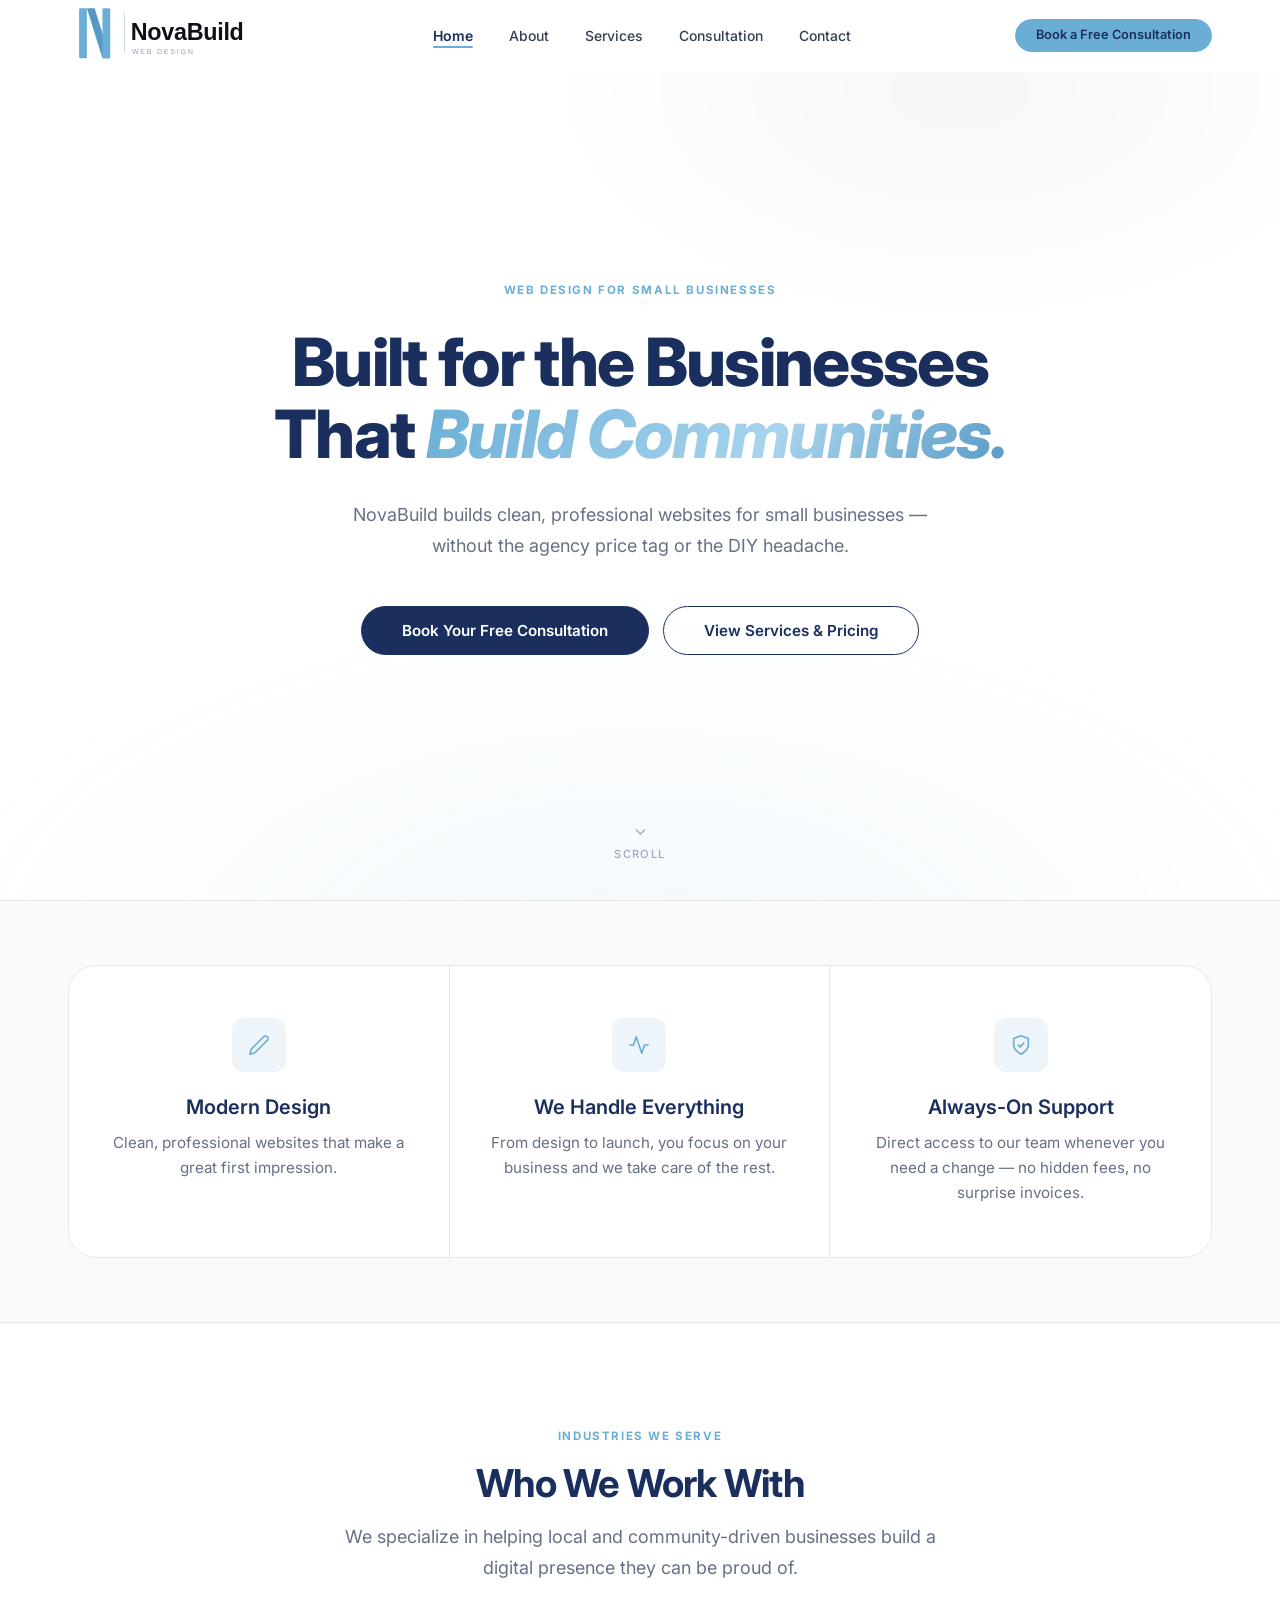
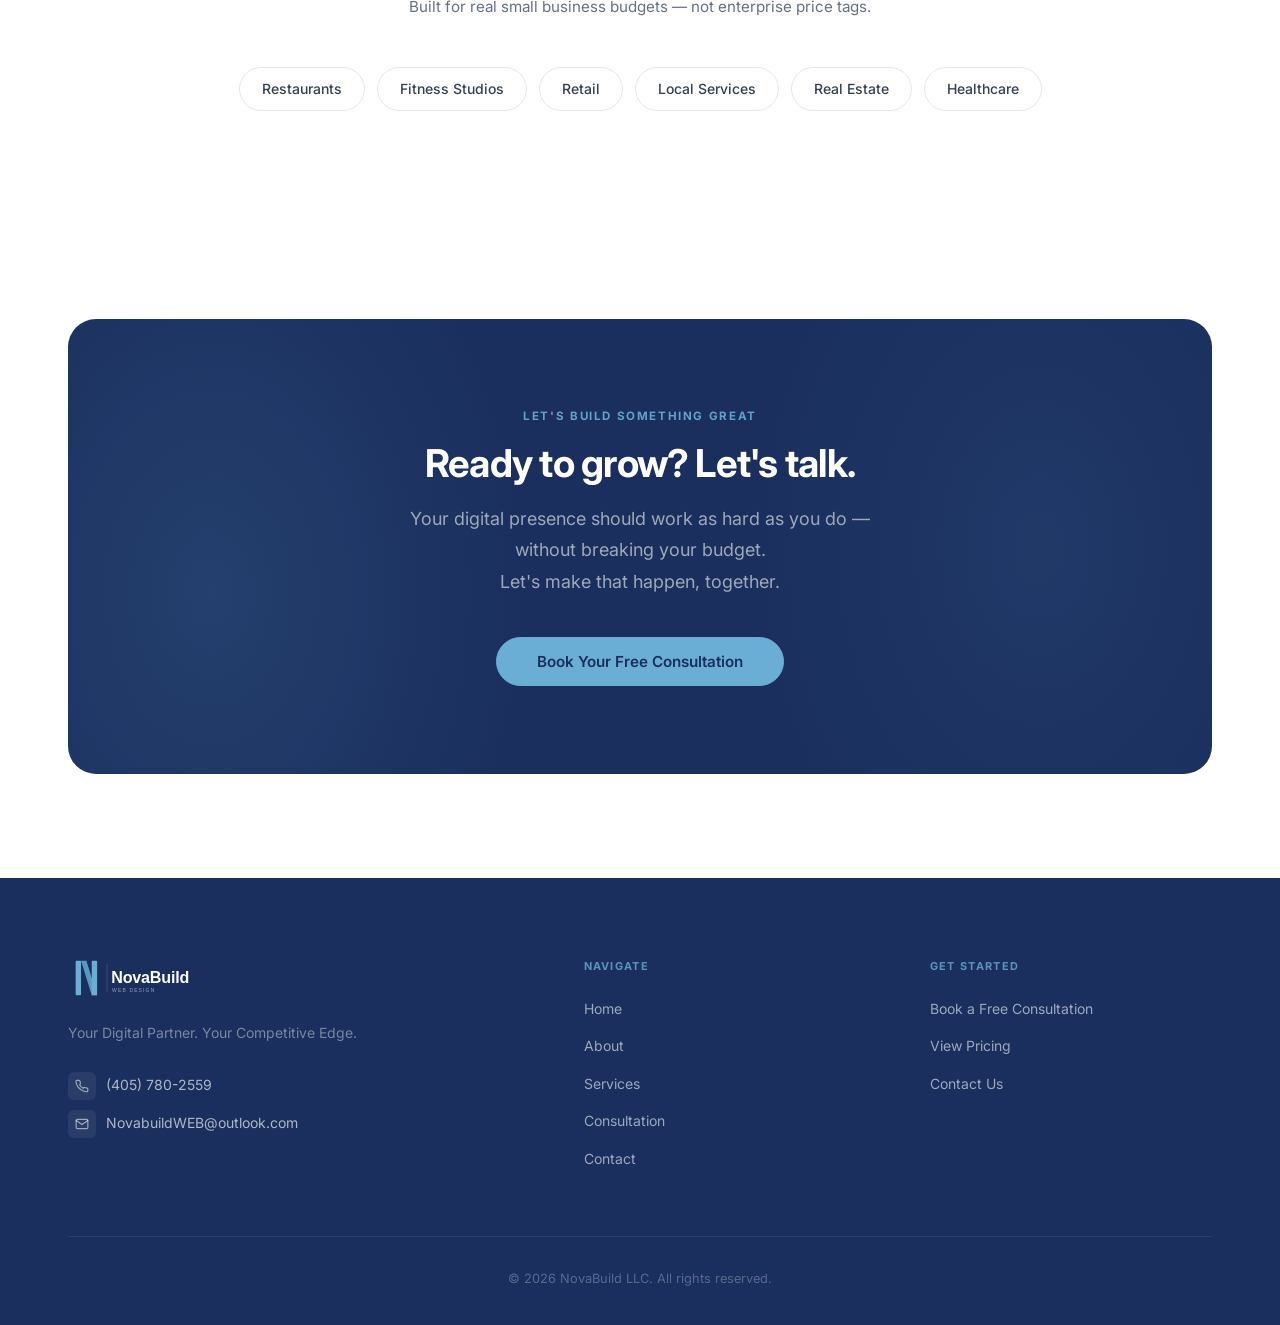
==== commit 9c8ce642: "add affordability messaging" ====
--- a/index.html
+++ b/index.html
@@ -19,6 +19,24 @@
   <link rel="preconnect" href="https://fonts.gstatic.com" crossorigin>
   <link href="https://fonts.googleapis.com/css2?family=Inter:ital,wght@0,300;0,400;0,500;0,600;0,700;0,800;1,400;1,700&display=swap" rel="stylesheet">
   <link rel="stylesheet" href="css/styles.css">
+  <script type="application/ld+json">
+  {
+    "@context": "https://schema.org",
+    "@type": "ProfessionalService",
+    "name": "NovaBuild",
+    "image": "https://novabuildweb.com/NovaBuild_Logo.jpg",
+    "url": "https://novabuildweb.com",
+    "telephone": "+14057802559",
+    "address": {
+      "@type": "PostalAddress",
+      "addressLocality": "Stillwater",
+      "addressRegion": "OK",
+      "addressCountry": "US"
+    },
+    "areaServed": "Stillwater, OK",
+    "priceRange": "$$"
+  }
+  </script>
   <!-- Google tag (gtag.js) -->
   <script async src="https://www.googletagmanager.com/gtag/js?id=G-17FGVHYV53"></script>
   <script>
@@ -76,7 +94,7 @@
           </h1>
           <p class="body-lg fade-up delay-2">
             NovaBuild builds clean, professional websites for small businesses —
-            and handles everything so you don't have to.
+            without the agency price tag or the DIY headache.
           </p>
           <div class="hero-cta fade-up delay-3">
             <a href="consultation.html" class="btn btn-primary btn-lg">Book Your Free Consultation</a>
@@ -127,7 +145,7 @@
               </svg>
             </div>
             <h3>Always-On Support</h3>
-            <p class="body-md">Direct access to Hollis whenever you need a change.</p>
+            <p class="body-md">Direct access to our team whenever you need a change — no hidden fees, no surprise invoices.</p>
           </div>
 
         </div>
@@ -144,6 +162,7 @@
             We specialize in helping local and community-driven businesses
             build a digital presence they can be proud of.
           </p>
+          <p class="body-md fade-up delay-3" style="margin-top:10px;">Built for real small business budgets — not enterprise price tags.</p>
         </div>
         <div class="industry-tags fade-up delay-3">
           <span class="industry-tag">Restaurants</span>
@@ -163,8 +182,8 @@
           <p class="eyebrow">Let's Build Something Great</p>
           <h2>Ready to grow? Let's talk.</h2>
           <p class="body-lg">
-            Your digital presence should work as hard as you do.<br>
-            Let's make that happen — together.
+            Your digital presence should work as hard as you do — without breaking your budget.<br>
+            Let's make that happen, together.
           </p>
           <a href="consultation.html" class="btn btn-gold btn-lg">Book Your Free Consultation</a>
         </div>
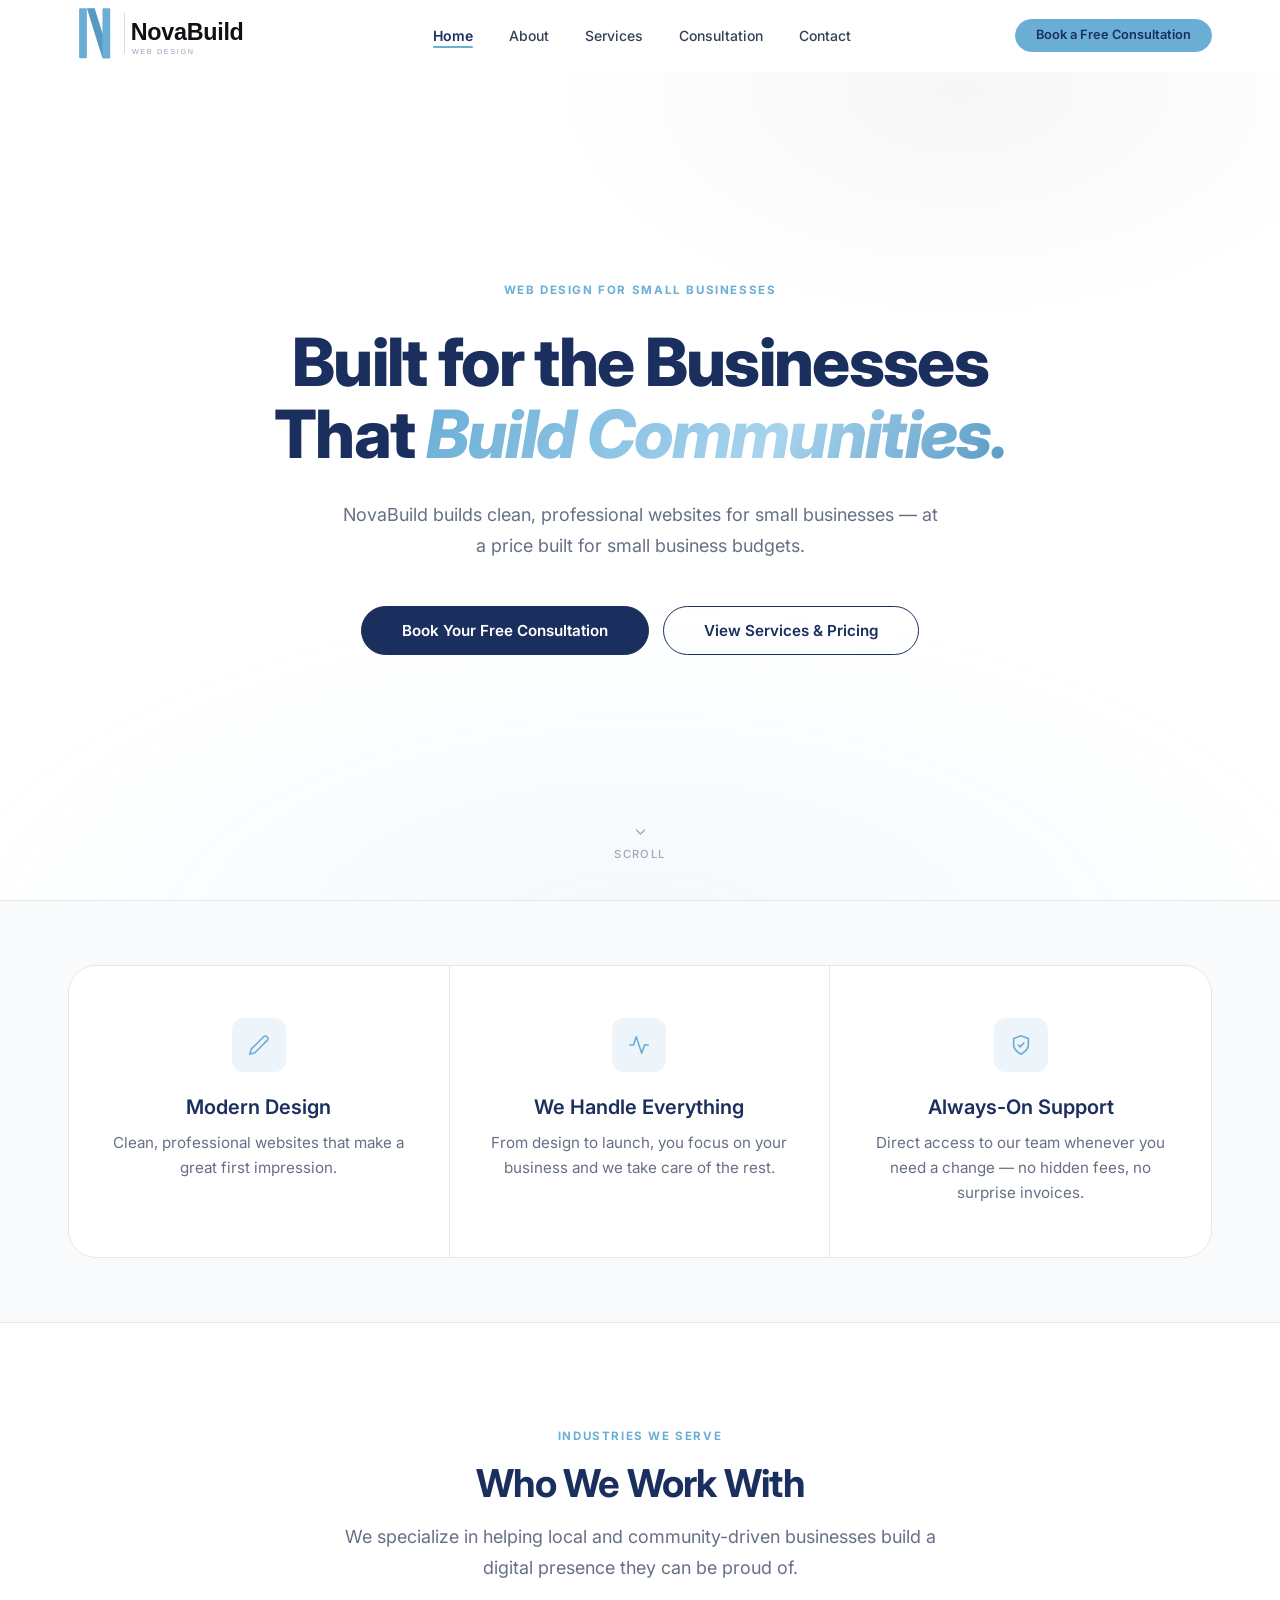
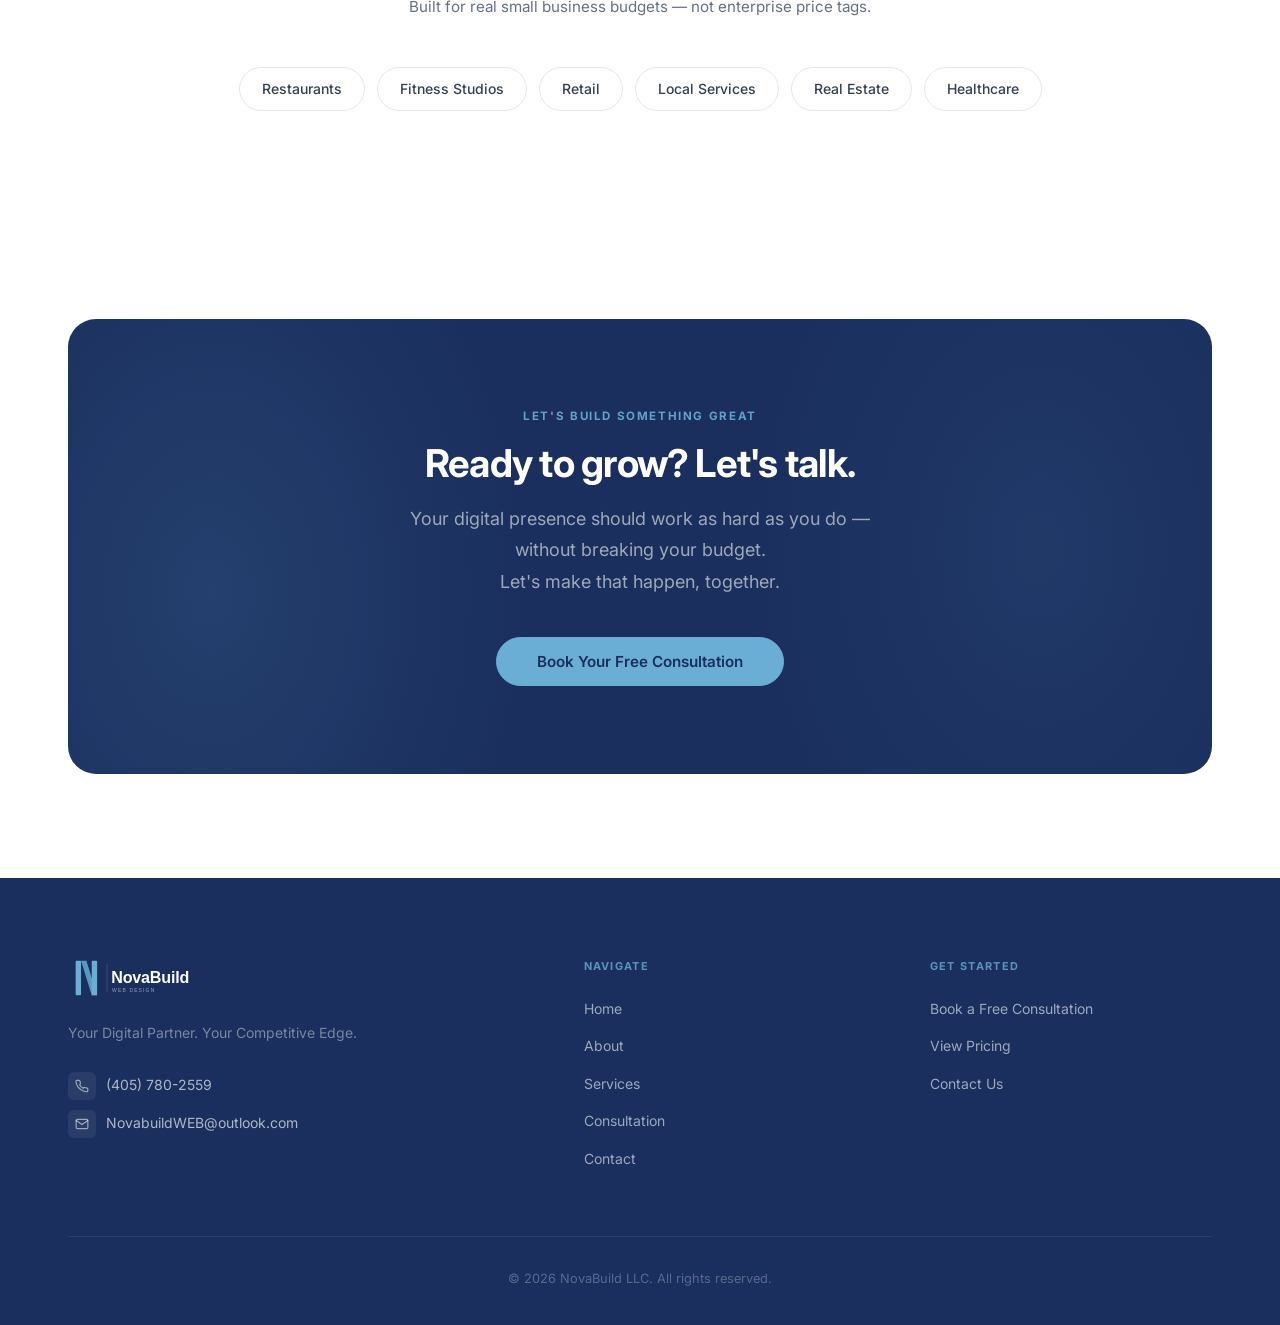
==== commit 4a7bf530: "update hero copy" ====
--- a/index.html
+++ b/index.html
@@ -94,7 +94,7 @@
           </h1>
           <p class="body-lg fade-up delay-2">
             NovaBuild builds clean, professional websites for small businesses —
-            without the agency price tag or the DIY headache.
+            at a price built for small business budgets.
           </p>
           <div class="hero-cta fade-up delay-3">
             <a href="consultation.html" class="btn btn-primary btn-lg">Book Your Free Consultation</a>
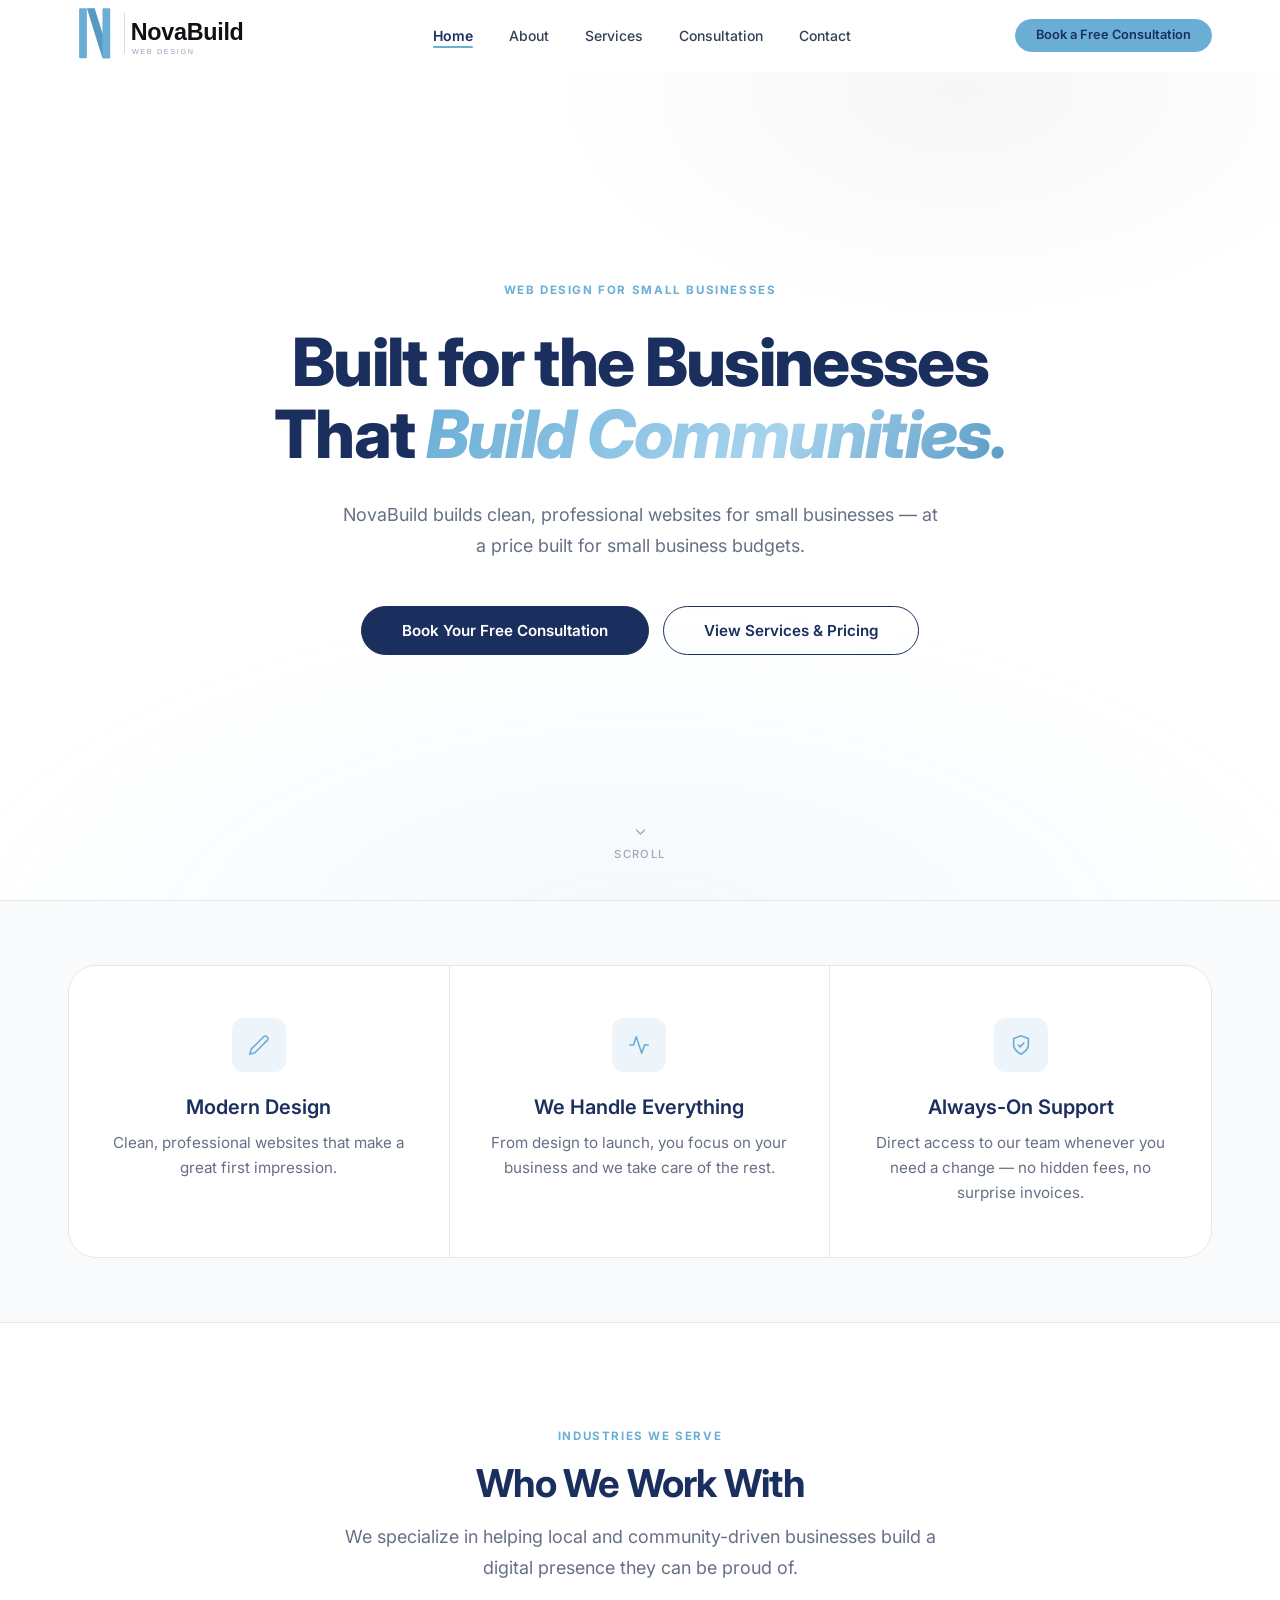
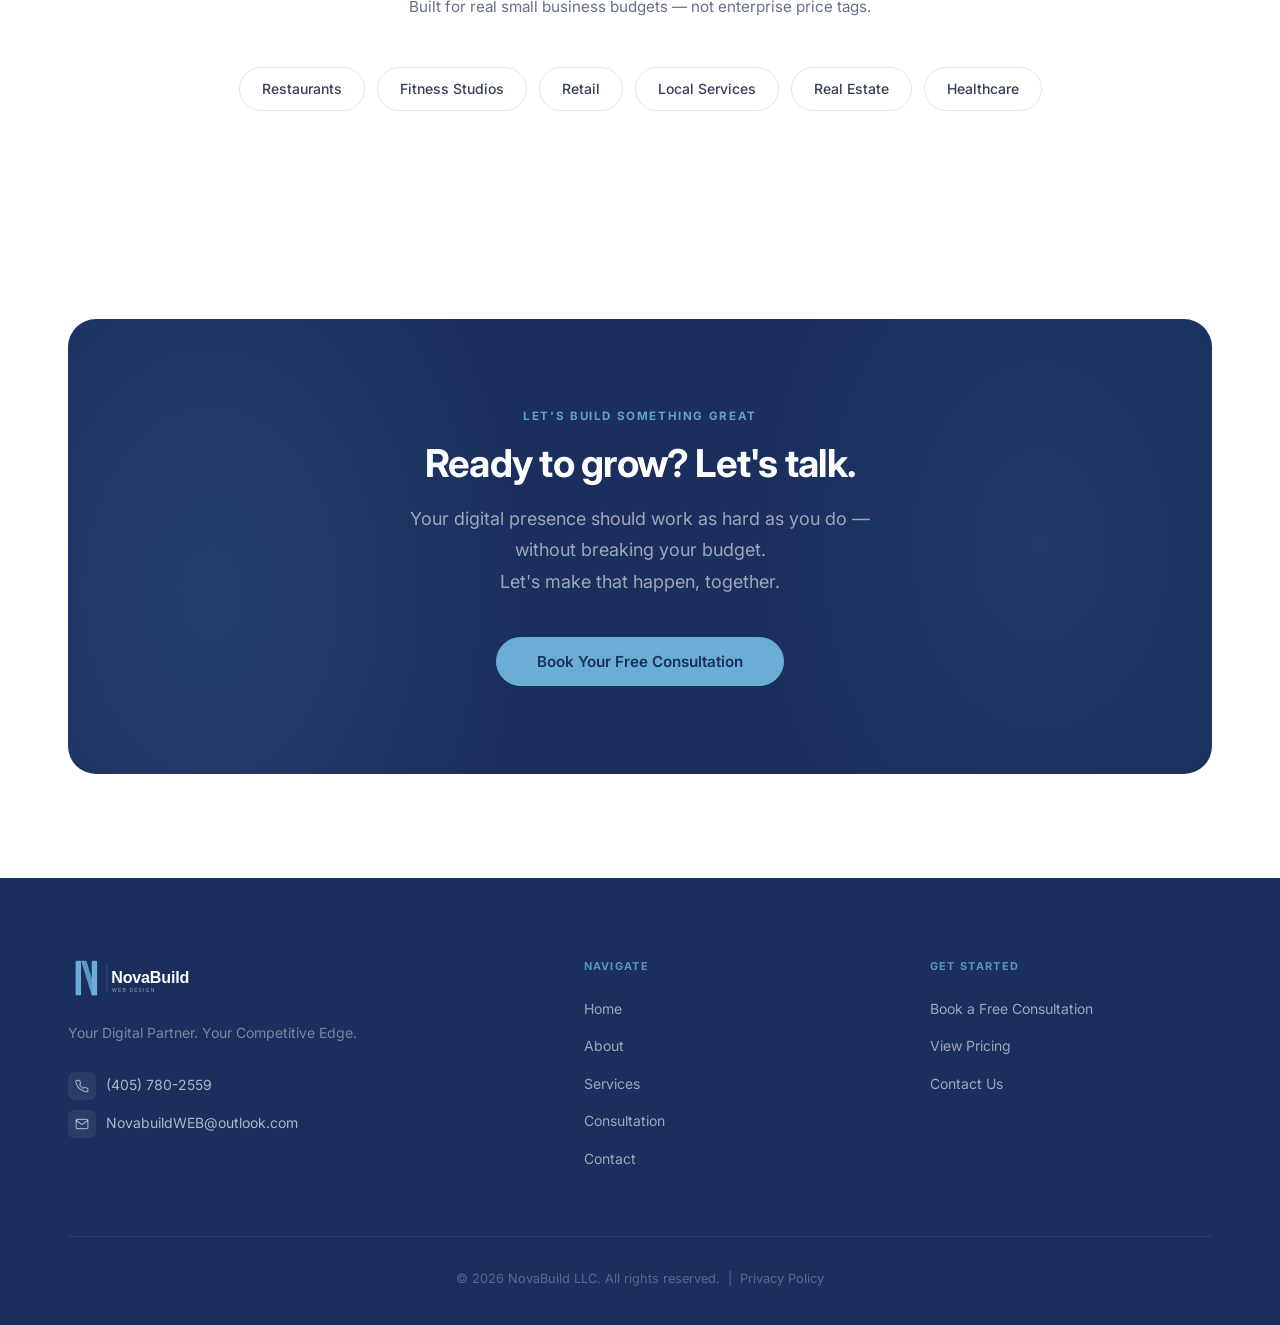
==== commit 326b686d: "add privacy policy" ====
--- a/index.html
+++ b/index.html
@@ -235,7 +235,7 @@
       </div>
 
       <div class="footer-bottom">
-        <p>&copy; 2026 NovaBuild LLC. All rights reserved.</p>
+        <p>&copy; 2026 NovaBuild LLC. All rights reserved. &nbsp;|&nbsp; <a href="privacy.html">Privacy Policy</a></p>
       </div>
     </div>
   </footer>
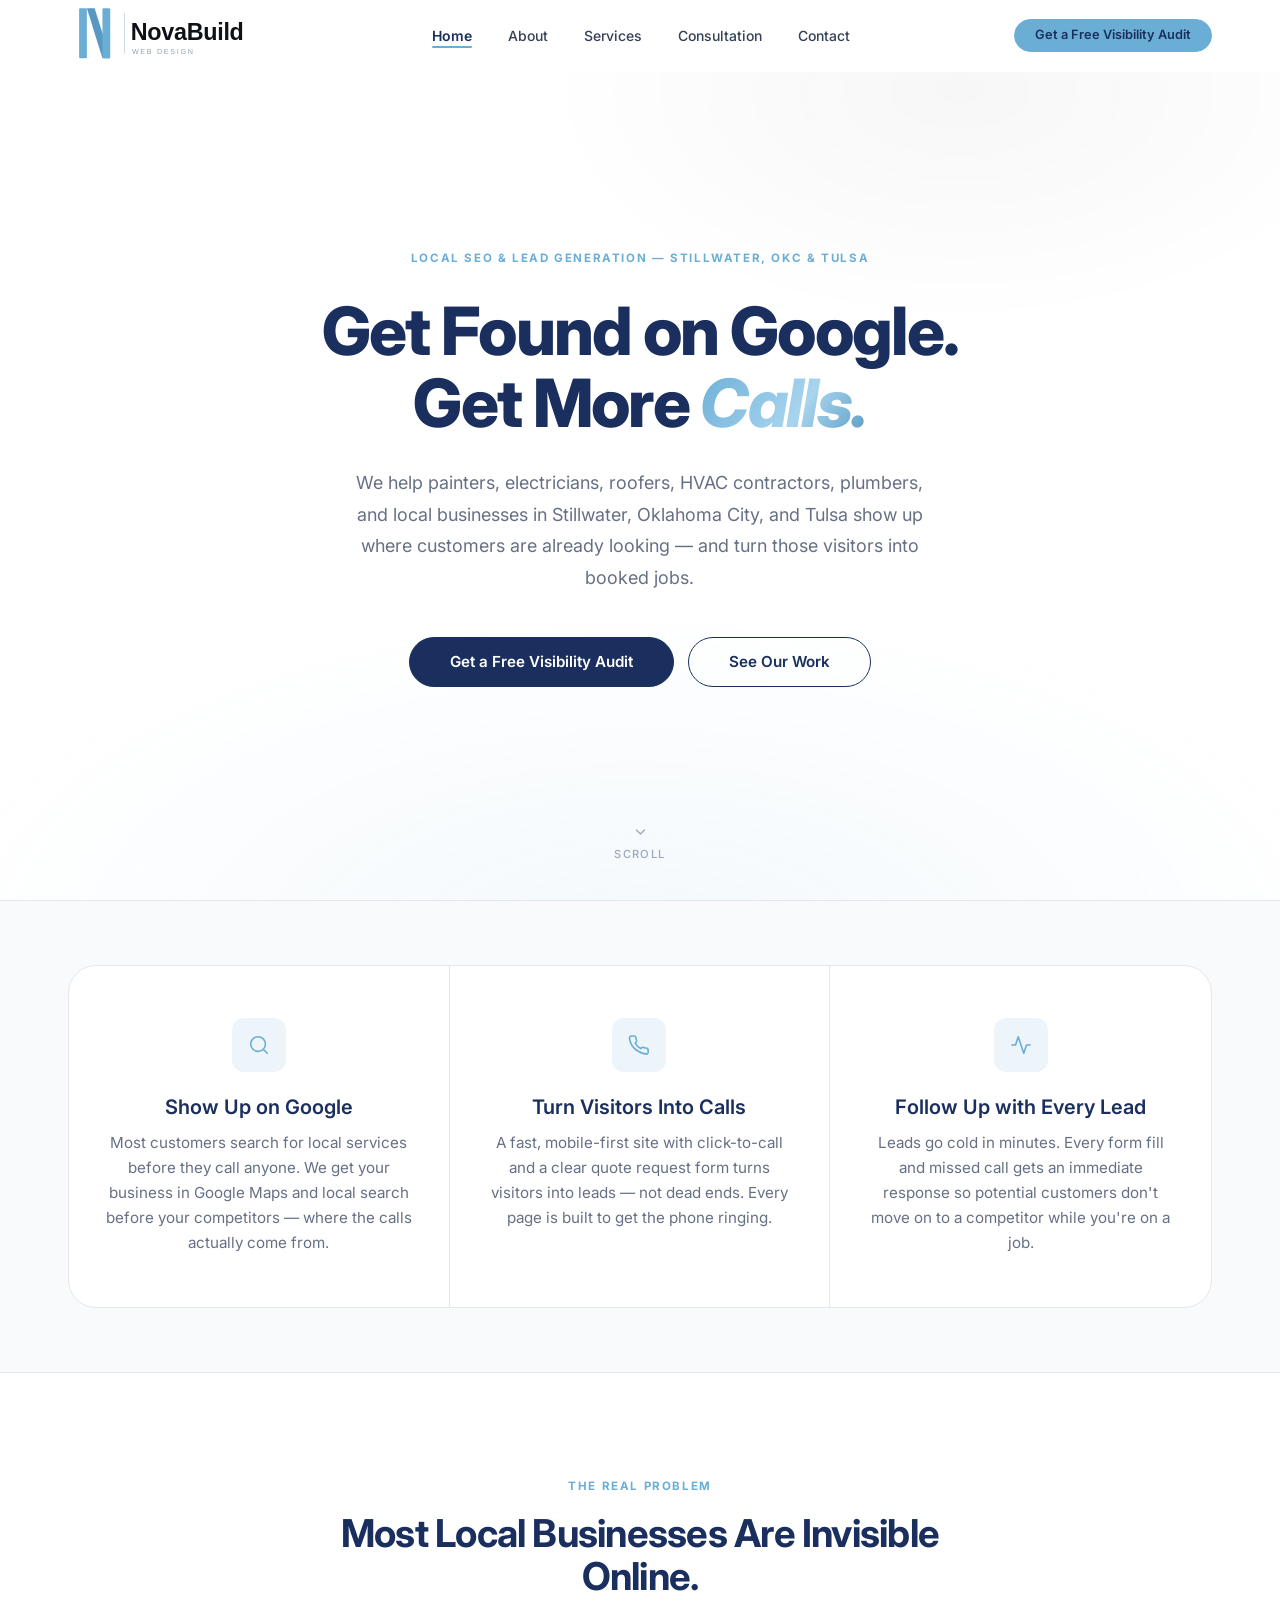
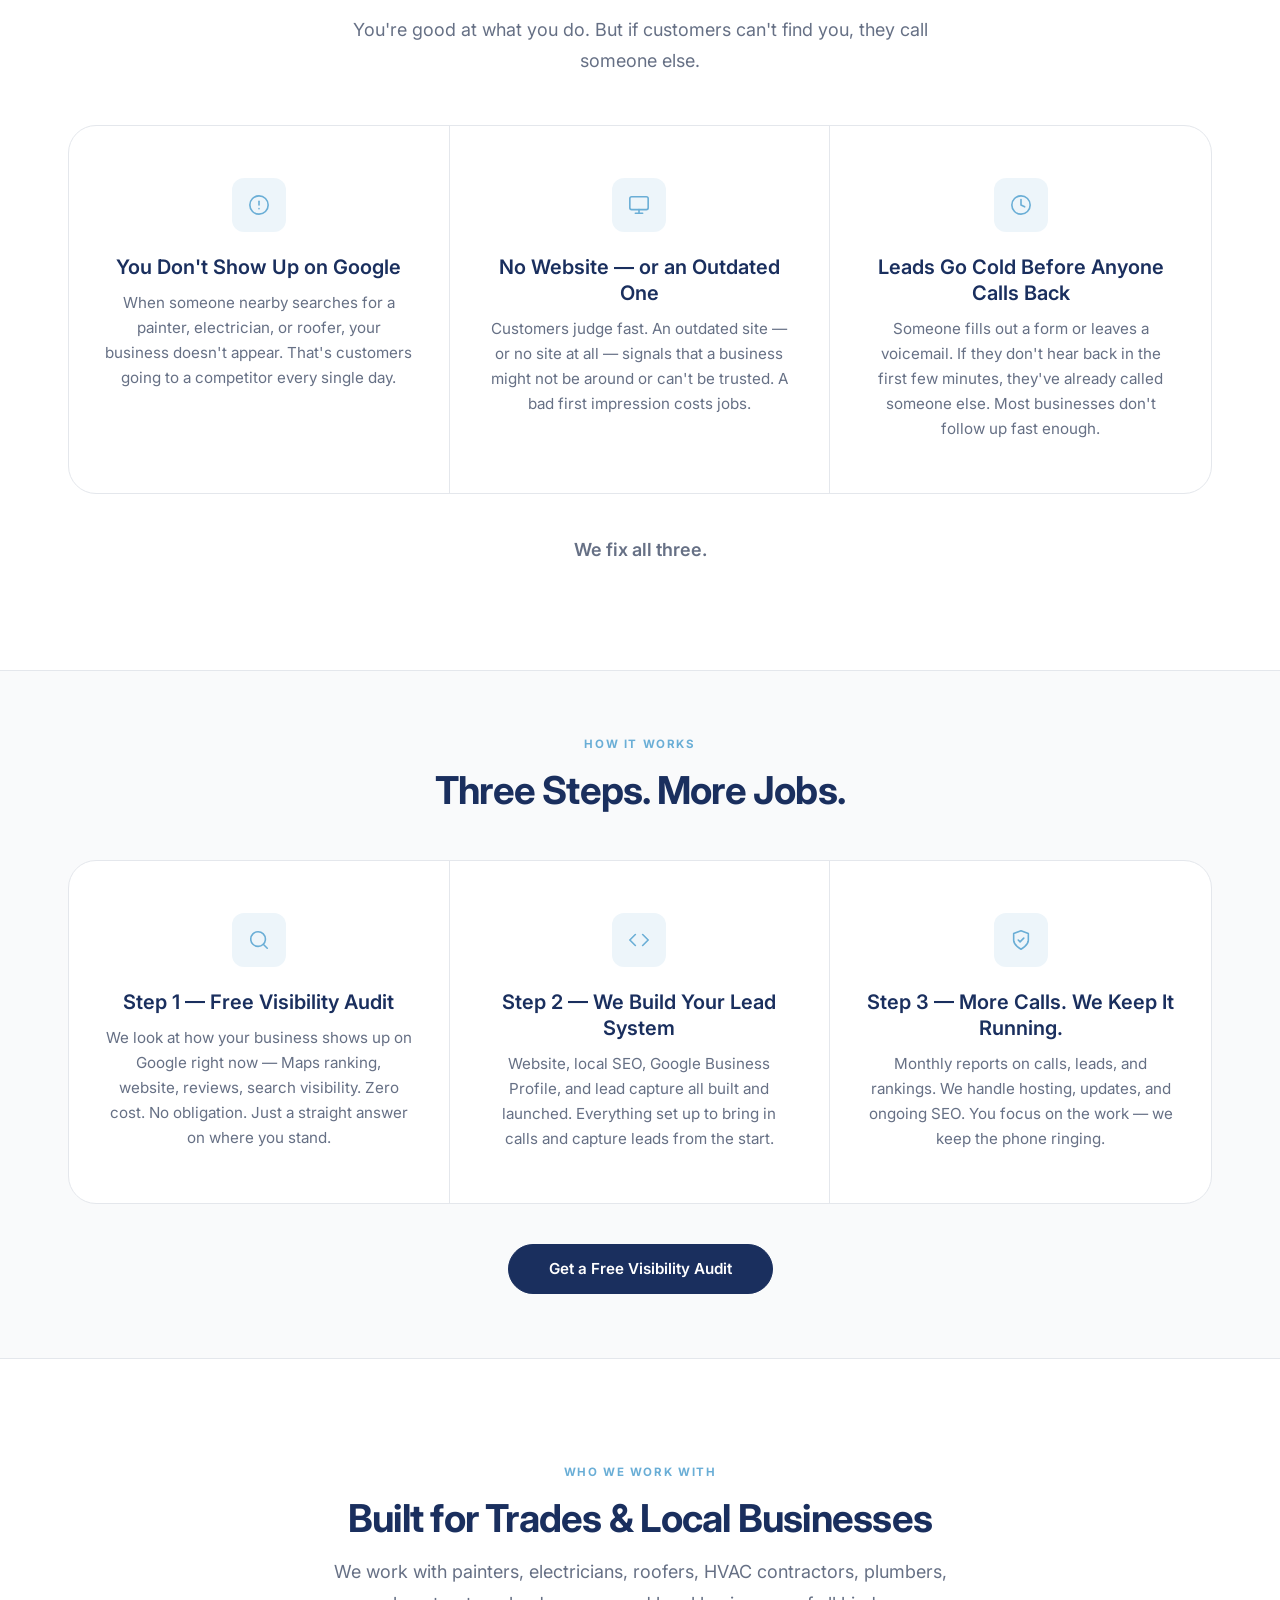
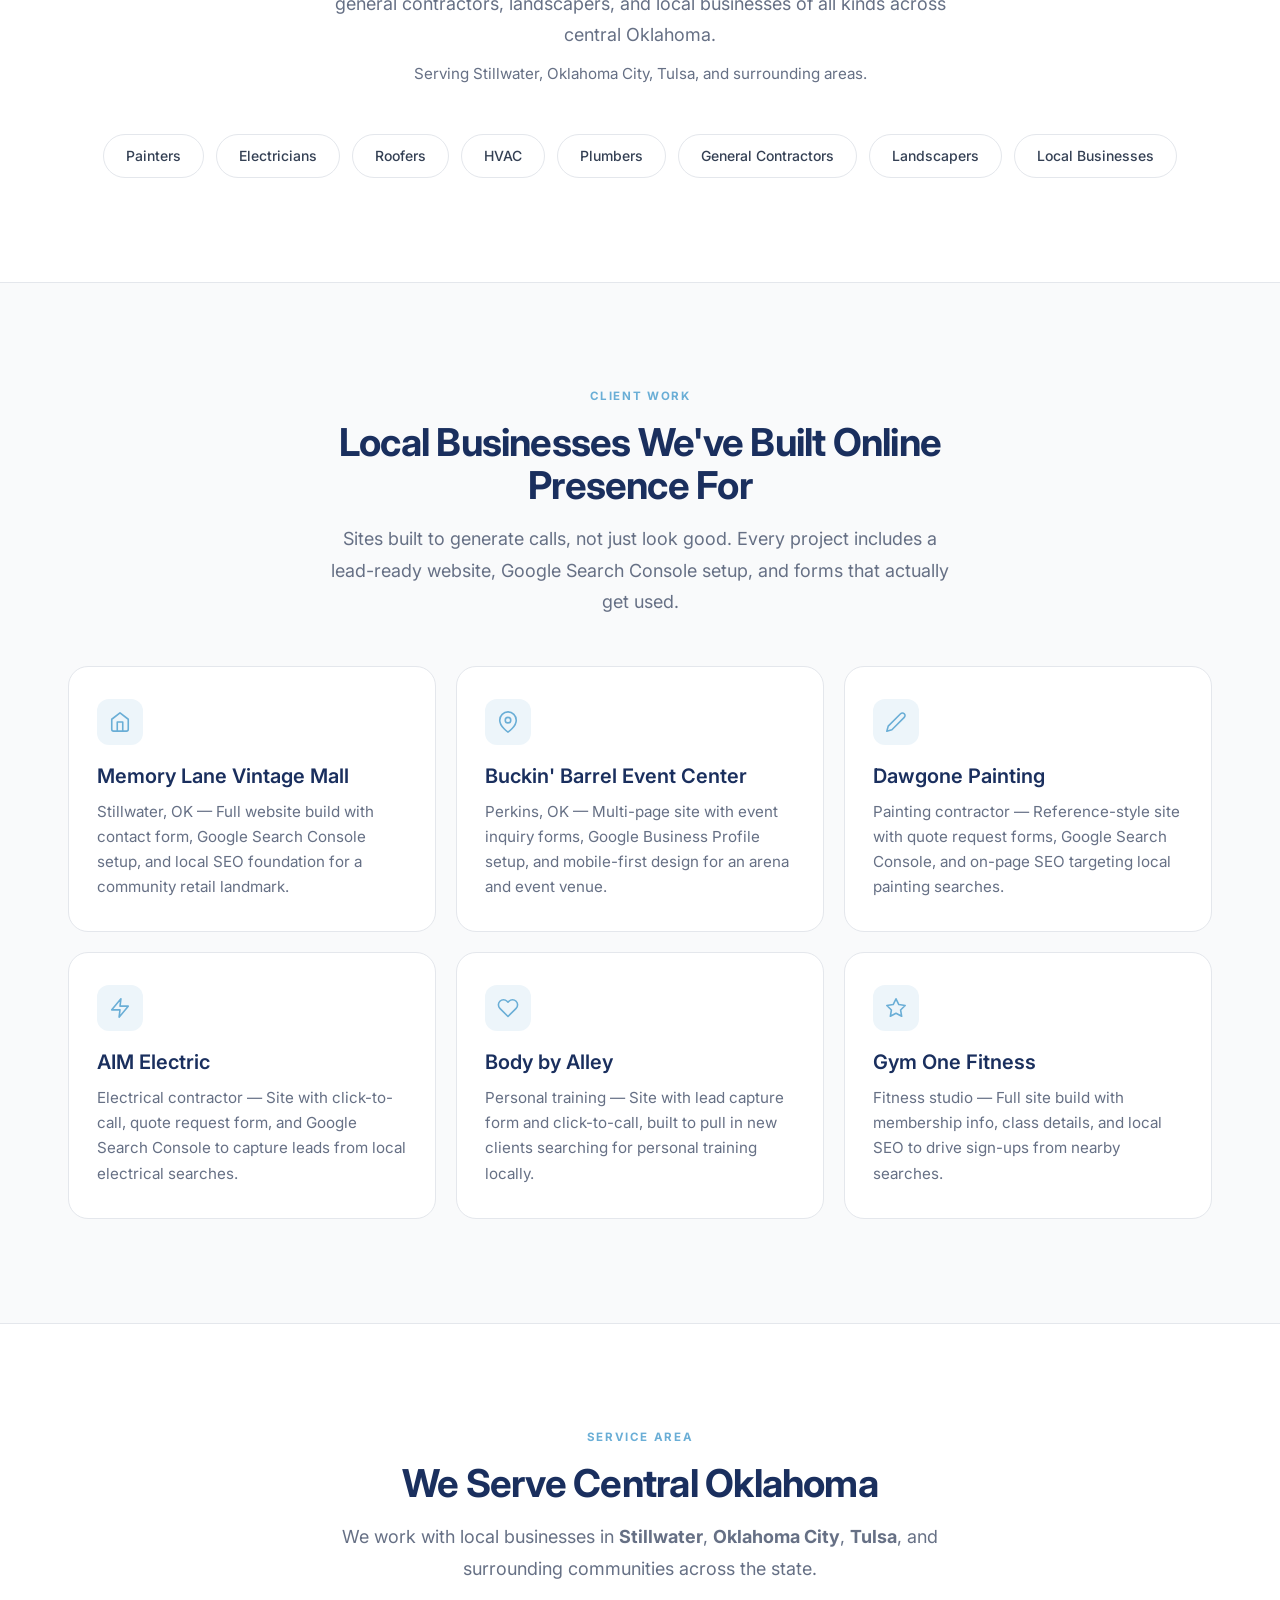
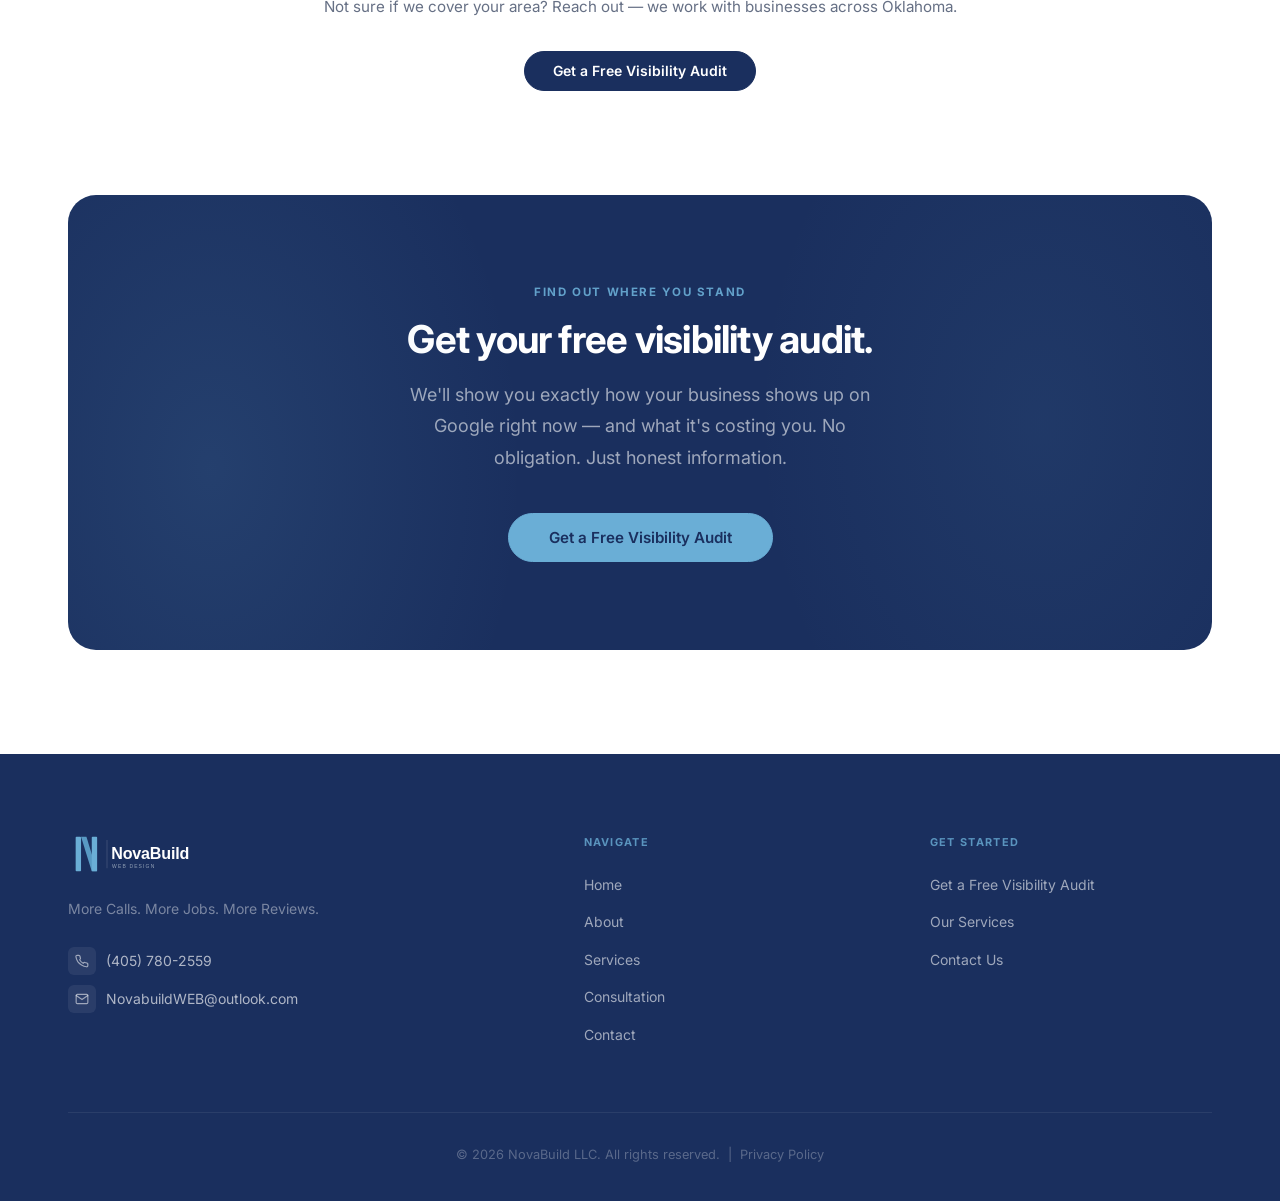
==== commit fe8f1132: "Strategy reset — shift from web design product to lead gen system for trades - New positioning: loca" ====
--- a/index.html
+++ b/index.html
@@ -2,13 +2,14 @@
 <html lang="en">
 <head>
   <meta charset="UTF-8">
+  <!-- TODO: add Google Search Console verification meta tag here -->
   <meta name="viewport" content="width=device-width, initial-scale=1.0">
-  <title>NovaBuild | Home | Web Design Stillwater OK</title>
-  <meta name="description" content="Professional small business web design in Stillwater, OK. NovaBuild handles everything from design to launch — clean sites, real results, no headache.">
+  <title>NovaBuild | Local SEO &amp; Web Design | More Calls from Google | Stillwater, OKC &amp; Tulsa</title>
+  <meta name="description" content="NovaBuild helps painters, electricians, roofers, HVAC contractors, and local businesses in Stillwater, Oklahoma City, and Tulsa get found on Google, generate more calls, and follow up with every lead.">
   <meta property="og:type" content="website">
   <meta property="og:url" content="https://novabuildweb.com">
-  <meta property="og:title" content="NovaBuild | Home | Web Design Stillwater OK">
-  <meta property="og:description" content="Professional small business web design in Stillwater, OK. NovaBuild handles everything from design to launch — clean sites, real results, no headache.">
+  <meta property="og:title" content="NovaBuild | Local SEO &amp; Web Design | More Calls from Google | Stillwater, OKC &amp; Tulsa">
+  <meta property="og:description" content="NovaBuild helps painters, electricians, roofers, HVAC contractors, and local businesses in Stillwater, Oklahoma City, and Tulsa get found on Google, generate more calls, and follow up with every lead.">
   <meta name="theme-color" content="#1A2F5E">
   <link rel="icon" type="image/x-icon" href="favicon.ico" />
   <link rel="icon" type="image/png" sizes="32x32" href="favicon-32x32.png" />
@@ -33,7 +34,19 @@
       "addressRegion": "OK",
       "addressCountry": "US"
     },
-    "areaServed": "Stillwater, OK",
+    "description": "NovaBuild helps local businesses get found on Google, generate more calls, and follow up with every lead. We serve trades and home service companies — painters, electricians, roofers, HVAC, plumbers, and contractors — as well as local small businesses across central Oklahoma.",
+    "areaServed": [
+      { "@type": "City", "name": "Stillwater", "containedInPlace": { "@type": "State", "name": "Oklahoma" } },
+      { "@type": "City", "name": "Oklahoma City", "containedInPlace": { "@type": "State", "name": "Oklahoma" } },
+      { "@type": "City", "name": "Tulsa", "containedInPlace": { "@type": "State", "name": "Oklahoma" } }
+    ],
+    "makesOffer": [
+      { "@type": "Offer", "itemOffered": { "@type": "Service", "name": "Local SEO and Google Business Profile Optimization" } },
+      { "@type": "Offer", "itemOffered": { "@type": "Service", "name": "Website Design and Development for Lead Generation" } },
+      { "@type": "Offer", "itemOffered": { "@type": "Service", "name": "Lead Capture and Instant Follow-Up" } },
+      { "@type": "Offer", "itemOffered": { "@type": "Service", "name": "Digital Marketing: Google and Facebook Ads, Social Media, Review Generation" } },
+      { "@type": "Offer", "itemOffered": { "@type": "Service", "name": "Ongoing Website Management, Hosting, and Monthly Reporting" } }
+    ],
     "priceRange": "$$"
   }
   </script>
@@ -60,7 +73,7 @@
         <li><a href="contact.html">Contact</a></li>
       </ul>
       <div class="nav-right">
-        <a href="consultation.html" class="btn btn-gold btn-sm">Book a Free Consultation</a>
+        <a href="consultation.html" class="btn btn-gold btn-sm">Get a Free Visibility Audit</a>
         <button class="hamburger" id="hamburger" aria-label="Toggle menu" aria-expanded="false">
           <span></span><span></span><span></span>
         </button>
@@ -76,7 +89,7 @@
     <a href="consultation.html">Consultation</a>
     <a href="contact.html">Contact</a>
     <div class="mobile-menu-cta">
-      <a href="consultation.html" class="btn btn-gold" style="width:100%;">Book a Free Consultation</a>
+      <a href="consultation.html" class="btn btn-gold" style="width:100%;">Get a Free Visibility Audit</a>
     </div>
   </div>
 
@@ -87,18 +100,19 @@
       <div class="hero-bg" aria-hidden="true"></div>
       <div class="container">
         <div class="hero-content">
-          <p class="eyebrow fade-up">Web Design for Small Businesses</p>
+          <p class="eyebrow fade-up">Local SEO &amp; Lead Generation — Stillwater, OKC &amp; Tulsa</p>
           <h1 class="fade-up delay-1">
-            Built for the Businesses<br>
-            That <em class="hero-em">Build Communities.</em>
+            Get Found on Google.<br>
+            Get More <em class="hero-em">Calls.</em>
           </h1>
           <p class="body-lg fade-up delay-2">
-            NovaBuild builds clean, professional websites for small businesses —
-            at a price built for small business budgets.
+            We help painters, electricians, roofers, HVAC contractors, plumbers, and local businesses
+            in Stillwater, Oklahoma City, and Tulsa show up where customers are already looking —
+            and turn those visitors into booked jobs.
           </p>
           <div class="hero-cta fade-up delay-3">
-            <a href="consultation.html" class="btn btn-primary btn-lg">Book Your Free Consultation</a>
-            <a href="services.html" class="btn btn-outline btn-lg">View Services &amp; Pricing</a>
+            <a href="consultation.html" class="btn btn-primary btn-lg">Get a Free Visibility Audit</a>
+            <a href="#work" class="btn btn-outline btn-lg">See Our Work</a>
           </div>
         </div>
       </div>
@@ -114,27 +128,116 @@
     <!-- ═══ VALUE PROPS ═══ -->
     <section class="section-sm" style="background:var(--gray-50);border-top:1px solid var(--gray-200);border-bottom:1px solid var(--gray-200);">
       <div class="container">
-        <!-- value-row: no animation on wrapper; each item staggers in individually -->
         <div class="value-row">
 
           <div class="value-item fade-up delay-1">
             <div class="value-icon" aria-hidden="true">
               <svg width="22" height="22" viewBox="0 0 24 24" fill="none" stroke="currentColor" stroke-width="1.75" stroke-linecap="round" stroke-linejoin="round">
-                <path d="M17 3a2.828 2.828 0 1 1 4 4L7.5 20.5 2 22l1.5-5.5L17 3z"/>
-              </svg>
-            </div>
-            <h3>Modern Design</h3>
-            <p class="body-md">Clean, professional websites that make a great first impression.</p>
+                <circle cx="11" cy="11" r="8"/><line x1="21" y1="21" x2="16.65" y2="16.65"/>
+              </svg>
+            </div>
+            <h3>Show Up on Google</h3>
+            <p class="body-md">Most customers search for local services before they call anyone. We get your business in Google Maps and local search before your competitors — where the calls actually come from.</p>
           </div>
 
           <div class="value-item fade-up delay-2">
             <div class="value-icon" aria-hidden="true">
               <svg width="22" height="22" viewBox="0 0 24 24" fill="none" stroke="currentColor" stroke-width="1.75" stroke-linecap="round" stroke-linejoin="round">
+                <path d="M22 16.92v3a2 2 0 0 1-2.18 2 19.79 19.79 0 0 1-8.63-3.07A19.5 19.5 0 0 1 4.69 13 19.79 19.79 0 0 1 1.61 4.45 2 2 0 0 1 3.6 2.25h3a2 2 0 0 1 2 1.72c.127.96.361 1.903.7 2.81a2 2 0 0 1-.45 2.11L7.91 9.91a16 16 0 0 0 6.06 6.06l.92-.92a2 2 0 0 1 2.11-.45c.907.339 1.85.573 2.81.7A2 2 0 0 1 21.75 17.5z"/>
+              </svg>
+            </div>
+            <h3>Turn Visitors Into Calls</h3>
+            <p class="body-md">A fast, mobile-first site with click-to-call and a clear quote request form turns visitors into leads — not dead ends. Every page is built to get the phone ringing.</p>
+          </div>
+
+          <div class="value-item fade-up delay-3">
+            <div class="value-icon" aria-hidden="true">
+              <svg width="22" height="22" viewBox="0 0 24 24" fill="none" stroke="currentColor" stroke-width="1.75" stroke-linecap="round" stroke-linejoin="round">
                 <polyline points="22 12 18 12 15 21 9 3 6 12 2 12"/>
               </svg>
             </div>
-            <h3>We Handle Everything</h3>
-            <p class="body-md">From design to launch, you focus on your business and we take care of the rest.</p>
+            <h3>Follow Up with Every Lead</h3>
+            <p class="body-md">Leads go cold in minutes. Every form fill and missed call gets an immediate response so potential customers don't move on to a competitor while you're on a job.</p>
+          </div>
+
+        </div>
+      </div>
+    </section>
+
+    <!-- ═══ THE PROBLEM ═══ -->
+    <section class="section">
+      <div class="container">
+        <div class="section-header text-center mb-12">
+          <p class="eyebrow mb-4 fade-up">The Real Problem</p>
+          <h2 class="fade-up delay-1">Most Local Businesses Are Invisible Online.</h2>
+          <p class="body-lg fade-up delay-2" style="margin-top:16px;">
+            You're good at what you do. But if customers can't find you, they call someone else.
+          </p>
+        </div>
+        <div class="value-row">
+
+          <div class="value-item fade-up delay-1">
+            <div class="value-icon" aria-hidden="true">
+              <svg width="22" height="22" viewBox="0 0 24 24" fill="none" stroke="currentColor" stroke-width="1.75" stroke-linecap="round" stroke-linejoin="round">
+                <circle cx="12" cy="12" r="10"/><line x1="12" y1="8" x2="12" y2="12"/><line x1="12" y1="16" x2="12.01" y2="16"/>
+              </svg>
+            </div>
+            <h3>You Don't Show Up on Google</h3>
+            <p class="body-md">When someone nearby searches for a painter, electrician, or roofer, your business doesn't appear. That's customers going to a competitor every single day.</p>
+          </div>
+
+          <div class="value-item fade-up delay-2">
+            <div class="value-icon" aria-hidden="true">
+              <svg width="22" height="22" viewBox="0 0 24 24" fill="none" stroke="currentColor" stroke-width="1.75" stroke-linecap="round" stroke-linejoin="round">
+                <rect x="2" y="3" width="20" height="14" rx="2" ry="2"/><line x1="8" y1="21" x2="16" y2="21"/><line x1="12" y1="17" x2="12" y2="21"/>
+              </svg>
+            </div>
+            <h3>No Website — or an Outdated One</h3>
+            <p class="body-md">Customers judge fast. An outdated site — or no site at all — signals that a business might not be around or can't be trusted. A bad first impression costs jobs.</p>
+          </div>
+
+          <div class="value-item fade-up delay-3">
+            <div class="value-icon" aria-hidden="true">
+              <svg width="22" height="22" viewBox="0 0 24 24" fill="none" stroke="currentColor" stroke-width="1.75" stroke-linecap="round" stroke-linejoin="round">
+                <circle cx="12" cy="12" r="10"/><polyline points="12 6 12 12 16 14"/>
+              </svg>
+            </div>
+            <h3>Leads Go Cold Before Anyone Calls Back</h3>
+            <p class="body-md">Someone fills out a form or leaves a voicemail. If they don't hear back in the first few minutes, they've already called someone else. Most businesses don't follow up fast enough.</p>
+          </div>
+
+        </div>
+        <p class="body-lg fade-up" style="text-align:center;margin-top:40px;font-weight:600;">We fix all three.</p>
+      </div>
+    </section>
+
+    <!-- ═══ HOW IT WORKS ═══ -->
+    <section class="section-sm" style="background:var(--gray-50);border-top:1px solid var(--gray-200);border-bottom:1px solid var(--gray-200);">
+      <div class="container">
+        <div class="section-header text-center mb-12">
+          <p class="eyebrow mb-4 fade-up">How It Works</p>
+          <h2 class="fade-up delay-1">Three Steps. More Jobs.</h2>
+        </div>
+        <div class="value-row">
+
+          <div class="value-item fade-up delay-1">
+            <div class="value-icon" aria-hidden="true">
+              <svg width="22" height="22" viewBox="0 0 24 24" fill="none" stroke="currentColor" stroke-width="1.75" stroke-linecap="round" stroke-linejoin="round">
+                <circle cx="11" cy="11" r="8"/><line x1="21" y1="21" x2="16.65" y2="16.65"/>
+              </svg>
+            </div>
+            <h3>Step 1 — Free Visibility Audit</h3>
+            <p class="body-md">We look at how your business shows up on Google right now — Maps ranking, website, reviews, search visibility. Zero cost. No obligation. Just a straight answer on where you stand.</p>
+          </div>
+
+          <div class="value-item fade-up delay-2">
+            <div class="value-icon" aria-hidden="true">
+              <svg width="22" height="22" viewBox="0 0 24 24" fill="none" stroke="currentColor" stroke-width="1.75" stroke-linecap="round" stroke-linejoin="round">
+                <polyline points="16 18 22 12 16 6"/><polyline points="8 6 2 12 8 18"/>
+              </svg>
+            </div>
+            <h3>Step 2 — We Build Your Lead System</h3>
+            <p class="body-md">Website, local SEO, Google Business Profile, and lead capture all built and launched. Everything set up to bring in calls and capture leads from the start.</p>
           </div>
 
           <div class="value-item fade-up delay-3">
@@ -144,48 +247,169 @@
                 <polyline points="9 12 11 14 15 10"/>
               </svg>
             </div>
-            <h3>Always-On Support</h3>
-            <p class="body-md">Direct access to our team whenever you need a change — no hidden fees, no surprise invoices.</p>
-          </div>
-
-        </div>
-      </div>
-    </section>
-
-    <!-- ═══ WHO WE WORK WITH ═══ -->
+            <h3>Step 3 — More Calls. We Keep It Running.</h3>
+            <p class="body-md">Monthly reports on calls, leads, and rankings. We handle hosting, updates, and ongoing SEO. You focus on the work — we keep the phone ringing.</p>
+          </div>
+
+        </div>
+        <div style="text-align:center;margin-top:40px;" class="fade-up">
+          <a href="consultation.html" class="btn btn-primary btn-lg">Get a Free Visibility Audit</a>
+        </div>
+      </div>
+    </section>
+
+    <!-- ═══ WHO WE SERVE ═══ -->
     <section class="section">
       <div class="container">
         <div class="section-header text-center mb-12">
-          <p class="eyebrow mb-4 fade-up">Industries We Serve</p>
-          <h2 class="fade-up delay-1">Who We Work With</h2>
+          <p class="eyebrow mb-4 fade-up">Who We Work With</p>
+          <h2 class="fade-up delay-1">Built for Trades &amp; Local Businesses</h2>
           <p class="body-lg fade-up delay-2" style="margin-top:16px;">
-            We specialize in helping local and community-driven businesses
-            build a digital presence they can be proud of.
-          </p>
-          <p class="body-md fade-up delay-3" style="margin-top:10px;">Built for real small business budgets — not enterprise price tags.</p>
+            We work with painters, electricians, roofers, HVAC contractors, plumbers, general contractors,
+            landscapers, and local businesses of all kinds across central Oklahoma.
+          </p>
+          <p class="body-md fade-up delay-3" style="margin-top:10px;">Serving Stillwater, Oklahoma City, Tulsa, and surrounding areas.</p>
         </div>
         <div class="industry-tags fade-up delay-3">
-          <span class="industry-tag">Restaurants</span>
-          <span class="industry-tag">Fitness Studios</span>
-          <span class="industry-tag">Retail</span>
-          <span class="industry-tag">Local Services</span>
-          <span class="industry-tag">Real Estate</span>
-          <span class="industry-tag">Healthcare</span>
+          <span class="industry-tag">Painters</span>
+          <span class="industry-tag">Electricians</span>
+          <span class="industry-tag">Roofers</span>
+          <span class="industry-tag">HVAC</span>
+          <span class="industry-tag">Plumbers</span>
+          <span class="industry-tag">General Contractors</span>
+          <span class="industry-tag">Landscapers</span>
+          <span class="industry-tag">Local Businesses</span>
+        </div>
+      </div>
+    </section>
+
+    <!-- ═══ OUR WORK ═══ -->
+    <section class="section" id="work" style="background:var(--gray-50);border-top:1px solid var(--gray-200);border-bottom:1px solid var(--gray-200);">
+      <div class="container">
+        <div class="section-header text-center mb-12">
+          <p class="eyebrow mb-4 fade-up">Client Work</p>
+          <h2 class="fade-up delay-1">Local Businesses We've Built Online Presence For</h2>
+          <p class="body-lg fade-up delay-2" style="margin-top:16px;">
+            Sites built to generate calls, not just look good. Every project includes a lead-ready website,
+            Google Search Console setup, and forms that actually get used.
+          </p>
+        </div>
+
+        <div class="value-cards">
+
+          <div class="value-card fade-up delay-1">
+            <div class="value-card-icon" aria-hidden="true">
+              <svg width="22" height="22" viewBox="0 0 24 24" fill="none" stroke="currentColor" stroke-width="1.75" stroke-linecap="round" stroke-linejoin="round">
+                <path d="M3 9l9-7 9 7v11a2 2 0 0 1-2 2H5a2 2 0 0 1-2-2z"/><polyline points="9 22 9 12 15 12 15 22"/>
+              </svg>
+            </div>
+            <h3>Memory Lane Vintage Mall</h3>
+            <p class="body-md">
+              Stillwater, OK — Full website build with contact form, Google Search Console setup, and local SEO foundation for a community retail landmark.
+            </p>
+            <!-- TODO: add real result or testimonial from Memory Lane Vintage Mall -->
+          </div>
+
+          <div class="value-card fade-up delay-2">
+            <div class="value-card-icon" aria-hidden="true">
+              <svg width="22" height="22" viewBox="0 0 24 24" fill="none" stroke="currentColor" stroke-width="1.75" stroke-linecap="round" stroke-linejoin="round">
+                <path d="M21 10c0 7-9 13-9 13s-9-6-9-13a9 9 0 0 1 18 0z"/><circle cx="12" cy="10" r="3"/>
+              </svg>
+            </div>
+            <h3>Buckin' Barrel Event Center</h3>
+            <p class="body-md">
+              Perkins, OK — Multi-page site with event inquiry forms, Google Business Profile setup, and mobile-first design for an arena and event venue.
+            </p>
+            <!-- TODO: add real result or testimonial from Buckin' Barrel Event Center -->
+          </div>
+
+          <div class="value-card fade-up delay-3">
+            <div class="value-card-icon" aria-hidden="true">
+              <svg width="22" height="22" viewBox="0 0 24 24" fill="none" stroke="currentColor" stroke-width="1.75" stroke-linecap="round" stroke-linejoin="round">
+                <path d="M17 3a2.828 2.828 0 1 1 4 4L7.5 20.5 2 22l1.5-5.5L17 3z"/>
+              </svg>
+            </div>
+            <h3>Dawgone Painting</h3>
+            <p class="body-md">
+              Painting contractor — Reference-style site with quote request forms, Google Search Console, and on-page SEO targeting local painting searches.
+            </p>
+            <!-- TODO: add real result or testimonial from Dawgone Painting -->
+          </div>
+
+          <div class="value-card fade-up delay-1">
+            <div class="value-card-icon" aria-hidden="true">
+              <svg width="22" height="22" viewBox="0 0 24 24" fill="none" stroke="currentColor" stroke-width="1.75" stroke-linecap="round" stroke-linejoin="round">
+                <polygon points="13 2 3 14 12 14 11 22 21 10 12 10 13 2"/>
+              </svg>
+            </div>
+            <h3>AIM Electric</h3>
+            <p class="body-md">
+              Electrical contractor — Site with click-to-call, quote request form, and Google Search Console to capture leads from local electrical searches.
+            </p>
+            <!-- TODO: add real result or testimonial from AIM Electric -->
+          </div>
+
+          <div class="value-card fade-up delay-2">
+            <div class="value-card-icon" aria-hidden="true">
+              <svg width="22" height="22" viewBox="0 0 24 24" fill="none" stroke="currentColor" stroke-width="1.75" stroke-linecap="round" stroke-linejoin="round">
+                <path d="M20.84 4.61a5.5 5.5 0 0 0-7.78 0L12 5.67l-1.06-1.06a5.5 5.5 0 0 0-7.78 7.78l1.06 1.06L12 21.23l7.78-7.78 1.06-1.06a5.5 5.5 0 0 0 0-7.78z"/>
+              </svg>
+            </div>
+            <h3>Body by Alley</h3>
+            <p class="body-md">
+              Personal training — Site with lead capture form and click-to-call, built to pull in new clients searching for personal training locally.
+            </p>
+            <!-- TODO: add real result or testimonial from Body by Alley -->
+          </div>
+
+          <div class="value-card fade-up delay-3">
+            <div class="value-card-icon" aria-hidden="true">
+              <svg width="22" height="22" viewBox="0 0 24 24" fill="none" stroke="currentColor" stroke-width="1.75" stroke-linecap="round" stroke-linejoin="round">
+                <polygon points="12 2 15.09 8.26 22 9.27 17 14.14 18.18 21.02 12 17.77 5.82 21.02 7 14.14 2 9.27 8.91 8.26 12 2"/>
+              </svg>
+            </div>
+            <h3>Gym One Fitness</h3>
+            <p class="body-md">
+              Fitness studio — Full site build with membership info, class details, and local SEO to drive sign-ups from nearby searches.
+            </p>
+            <!-- TODO: add real result or testimonial from Gym One Fitness -->
+          </div>
+
+        </div>
+      </div>
+    </section>
+
+    <!-- ═══ SERVICE AREA ═══ -->
+    <section class="section">
+      <div class="container">
+        <div class="section-header text-center">
+          <p class="eyebrow mb-4 fade-up">Service Area</p>
+          <h2 class="fade-up delay-1">We Serve Central Oklahoma</h2>
+          <p class="body-lg fade-up delay-2" style="margin-top:16px;">
+            We work with local businesses in <strong>Stillwater</strong>, <strong>Oklahoma City</strong>,
+            <strong>Tulsa</strong>, and surrounding communities across the state.
+          </p>
+          <p class="body-md fade-up delay-3" style="margin-top:10px;">
+            Not sure if we cover your area? Reach out — we work with businesses across Oklahoma.
+          </p>
+          <div style="margin-top:32px;" class="fade-up">
+            <a href="consultation.html" class="btn btn-primary">Get a Free Visibility Audit</a>
+          </div>
         </div>
       </div>
     </section>
 
     <!-- ═══ CTA BANNER ═══ -->
-    <section class="section">
+    <section class="section" style="padding-top:0;">
       <div class="container">
         <div class="cta-banner fade-up">
-          <p class="eyebrow">Let's Build Something Great</p>
-          <h2>Ready to grow? Let's talk.</h2>
+          <p class="eyebrow">Find Out Where You Stand</p>
+          <h2>Get your free visibility audit.</h2>
           <p class="body-lg">
-            Your digital presence should work as hard as you do — without breaking your budget.<br>
-            Let's make that happen, together.
-          </p>
-          <a href="consultation.html" class="btn btn-gold btn-lg">Book Your Free Consultation</a>
+            We'll show you exactly how your business shows up on Google right now —
+            and what it's costing you. No obligation. Just honest information.
+          </p>
+          <a href="consultation.html" class="btn btn-gold btn-lg">Get a Free Visibility Audit</a>
         </div>
       </div>
     </section>
@@ -198,7 +422,7 @@
       <div class="footer-grid">
         <div class="footer-brand">
           <a href="#top" class="footer-logo"><img src="images/logo-dark.svg" alt="NovaBuild"></a>
-          <p class="footer-tagline">Your Digital Partner. Your Competitive Edge.</p>
+          <p class="footer-tagline">More Calls. More Jobs. More Reviews.</p>
           <div class="footer-contact-item">
             <span class="footer-contact-icon" aria-hidden="true">
               <svg width="14" height="14" viewBox="0 0 24 24" fill="none" stroke="currentColor" stroke-width="2" stroke-linecap="round" stroke-linejoin="round"><path d="M22 16.92v3a2 2 0 0 1-2.18 2 19.79 19.79 0 0 1-8.63-3.07A19.5 19.5 0 0 1 4.69 13 19.79 19.79 0 0 1 1.61 4.45 2 2 0 0 1 3.6 2.25h3a2 2 0 0 1 2 1.72c.127.96.361 1.903.7 2.81a2 2 0 0 1-.45 2.11L7.91 9.91a16 16 0 0 0 6.06 6.06l.92-.92a2 2 0 0 1 2.11-.45c.907.339 1.85.573 2.81.7A2 2 0 0 1 21.75 17.5z"/></svg>
@@ -218,7 +442,7 @@
           <ul class="footer-links">
             <li><a href="index.html">Home</a></li>
             <li><a href="about.html">About</a></li>
-                <li><a href="services.html">Services</a></li>
+            <li><a href="services.html">Services</a></li>
             <li><a href="consultation.html">Consultation</a></li>
             <li><a href="contact.html">Contact</a></li>
           </ul>
@@ -227,8 +451,8 @@
         <div>
           <p class="footer-heading">Get Started</p>
           <ul class="footer-links">
-            <li><a href="consultation.html">Book a Free Consultation</a></li>
-            <li><a href="services.html">View Pricing</a></li>
+            <li><a href="consultation.html">Get a Free Visibility Audit</a></li>
+            <li><a href="services.html">Our Services</a></li>
             <li><a href="contact.html">Contact Us</a></li>
           </ul>
         </div>
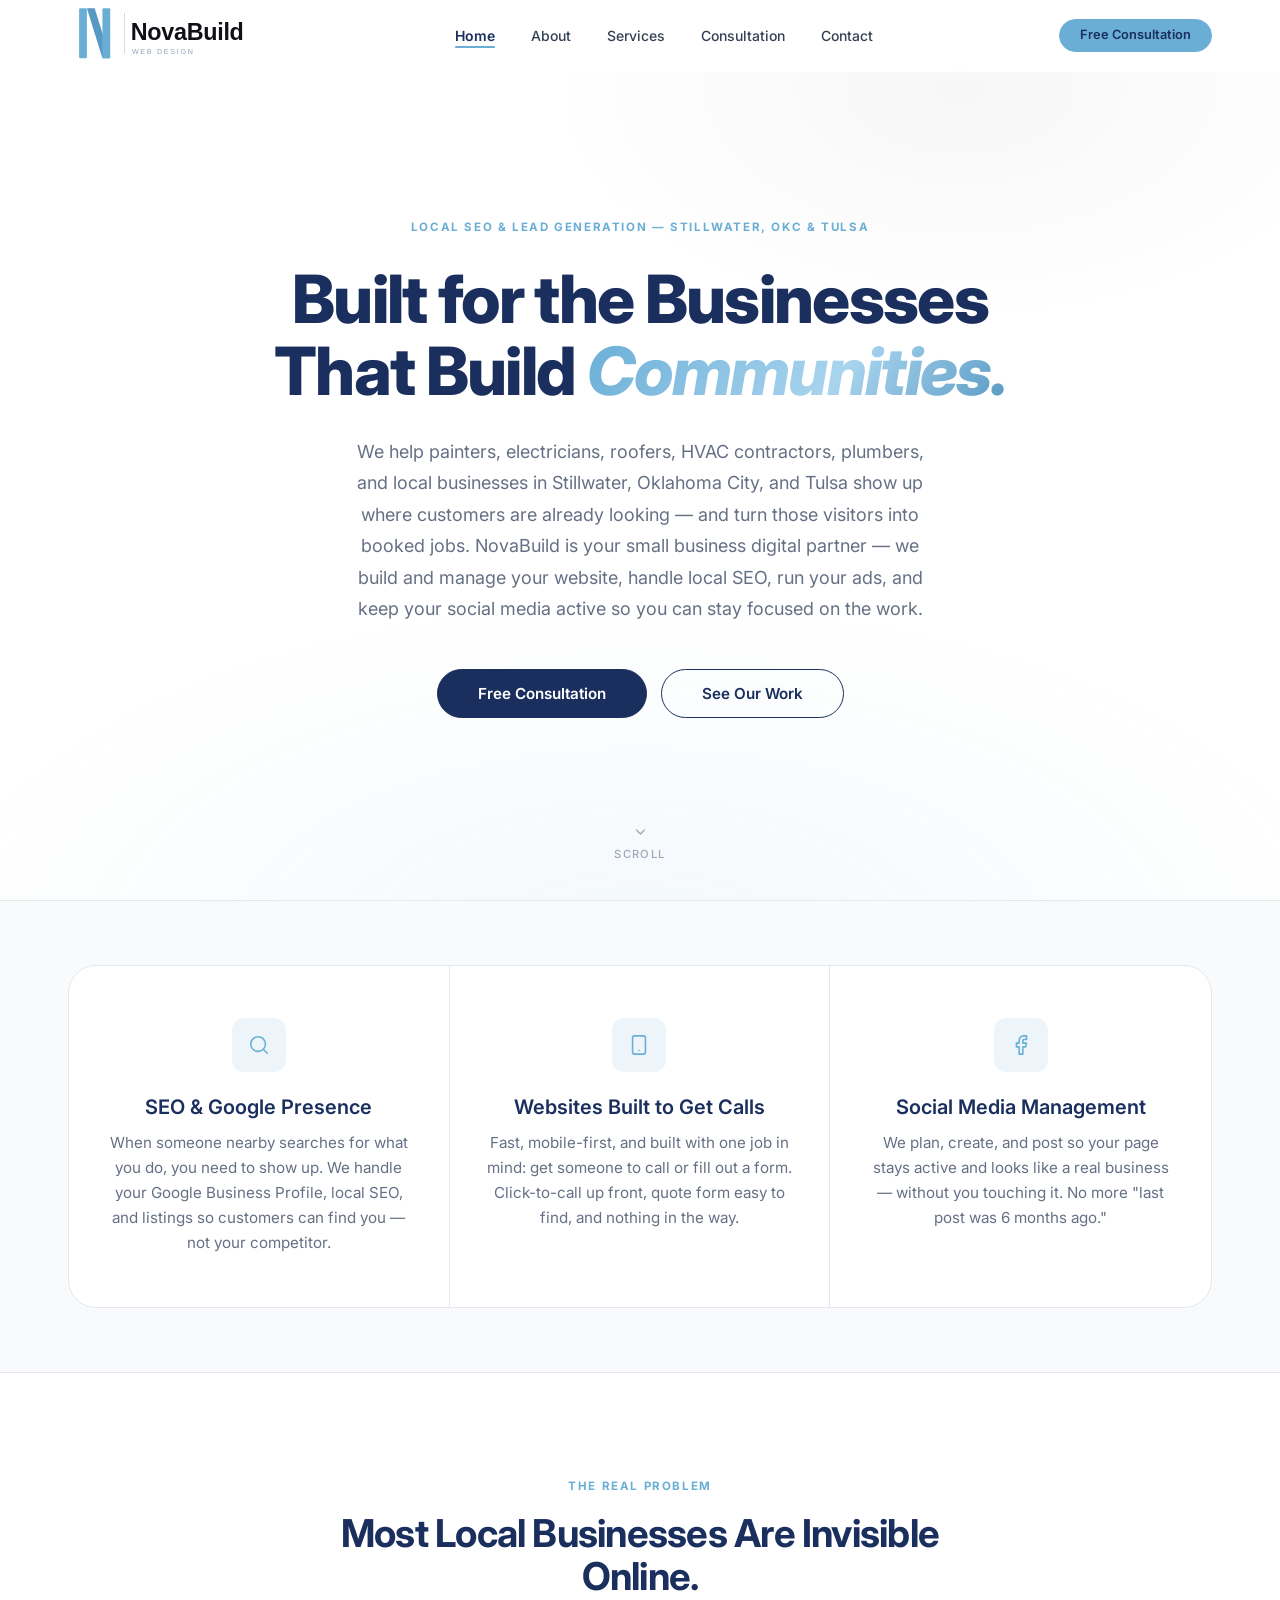
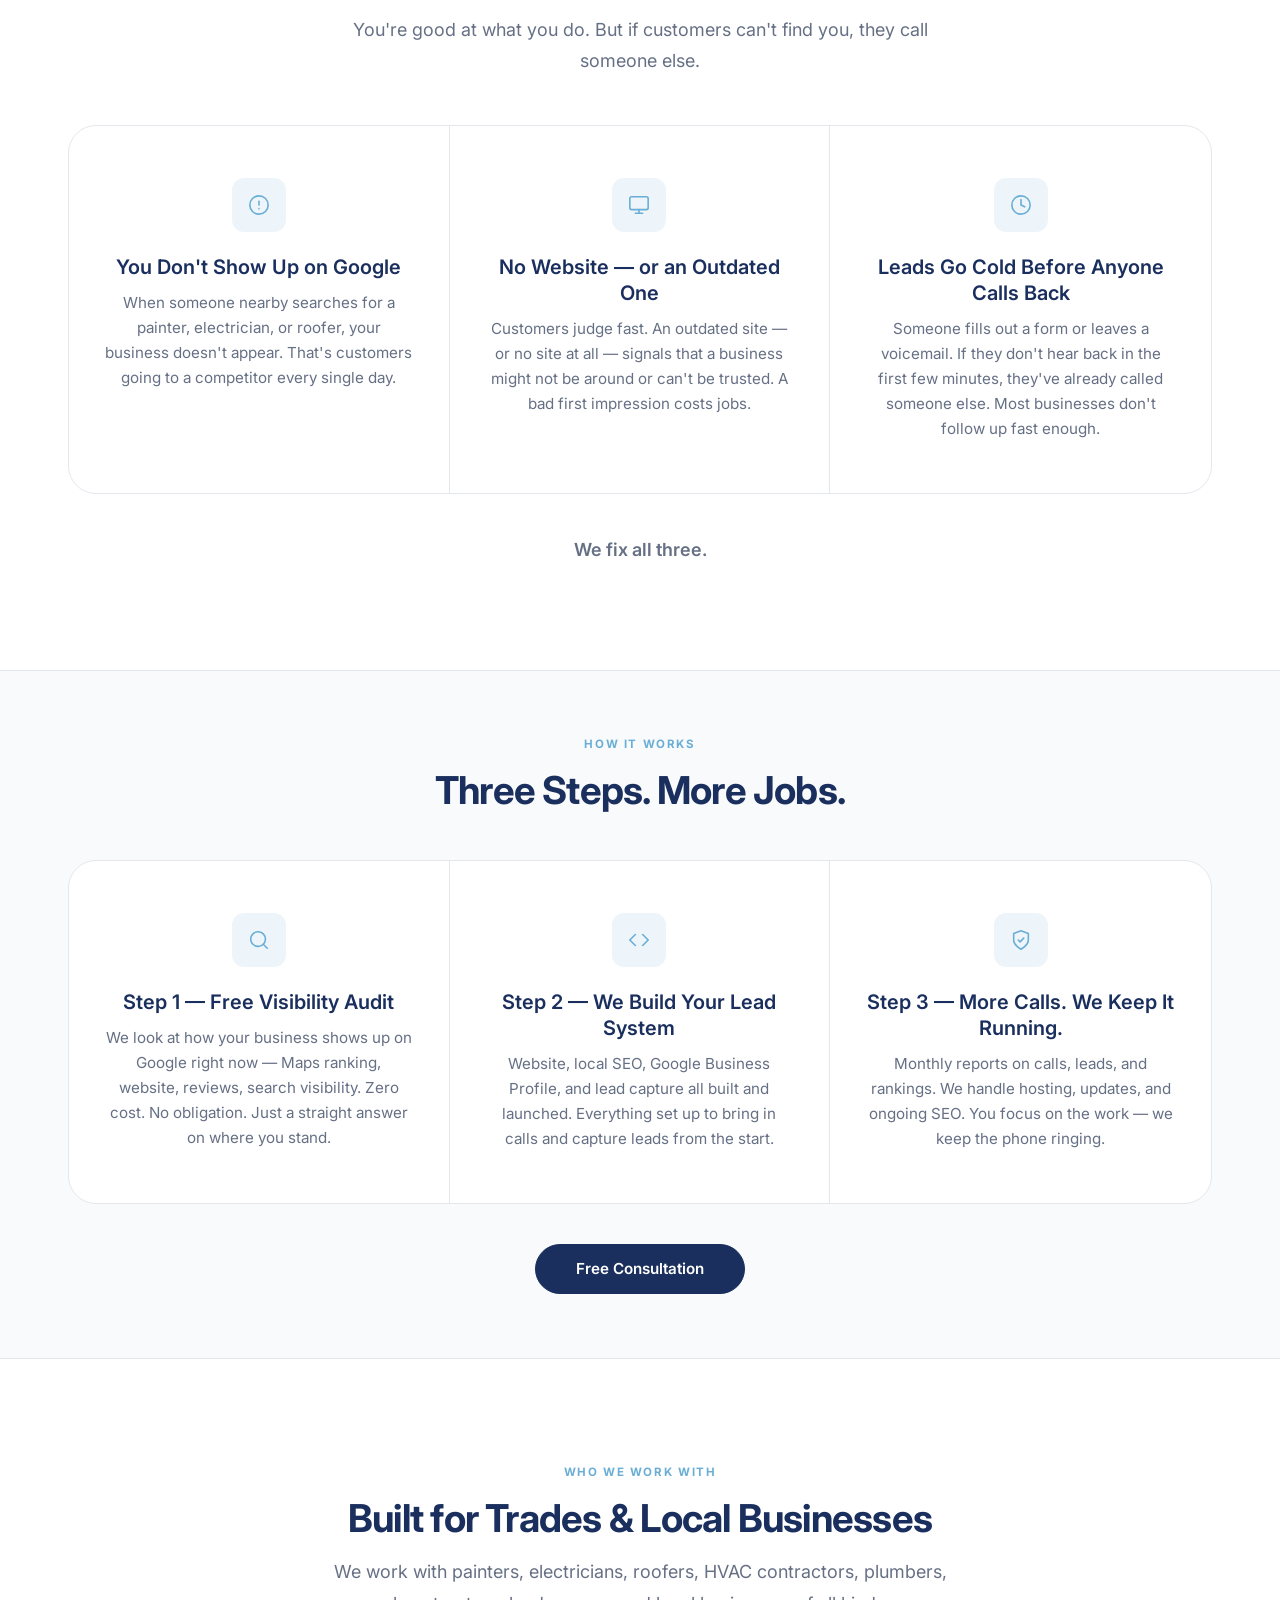
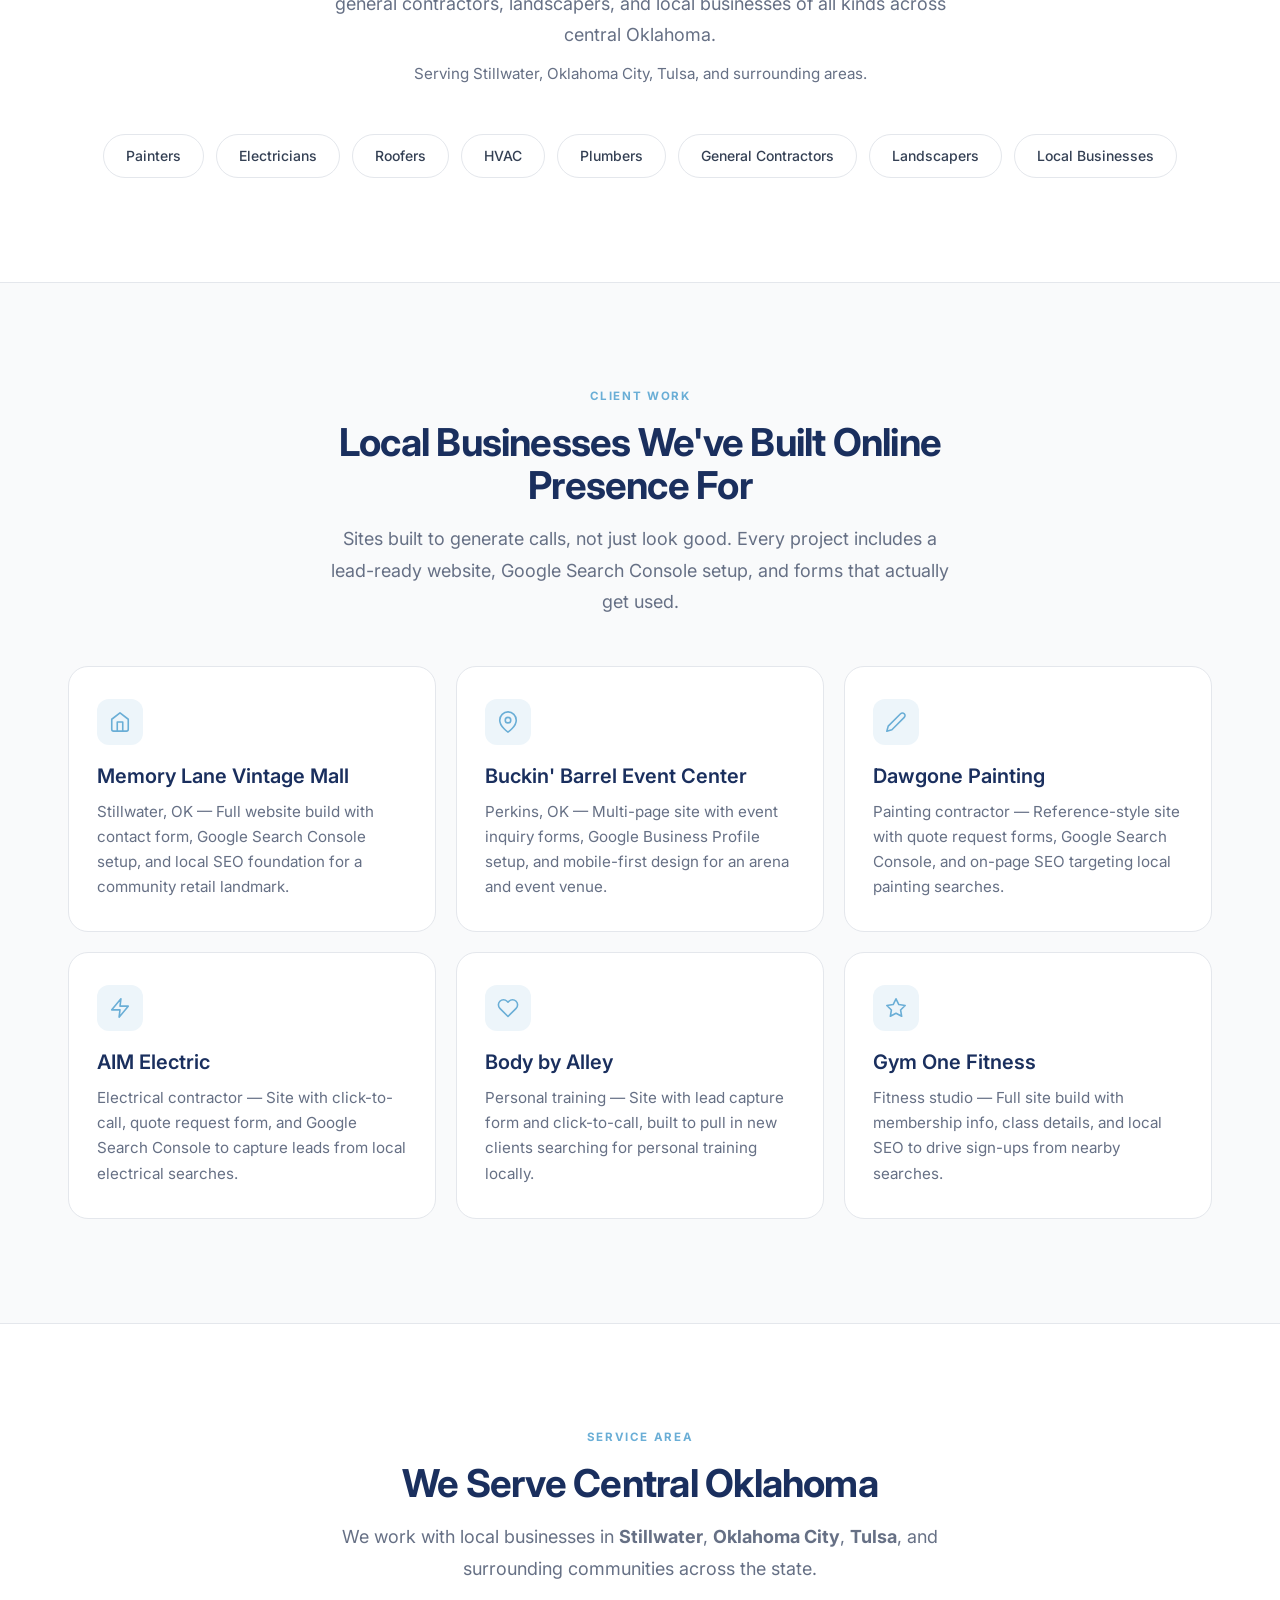
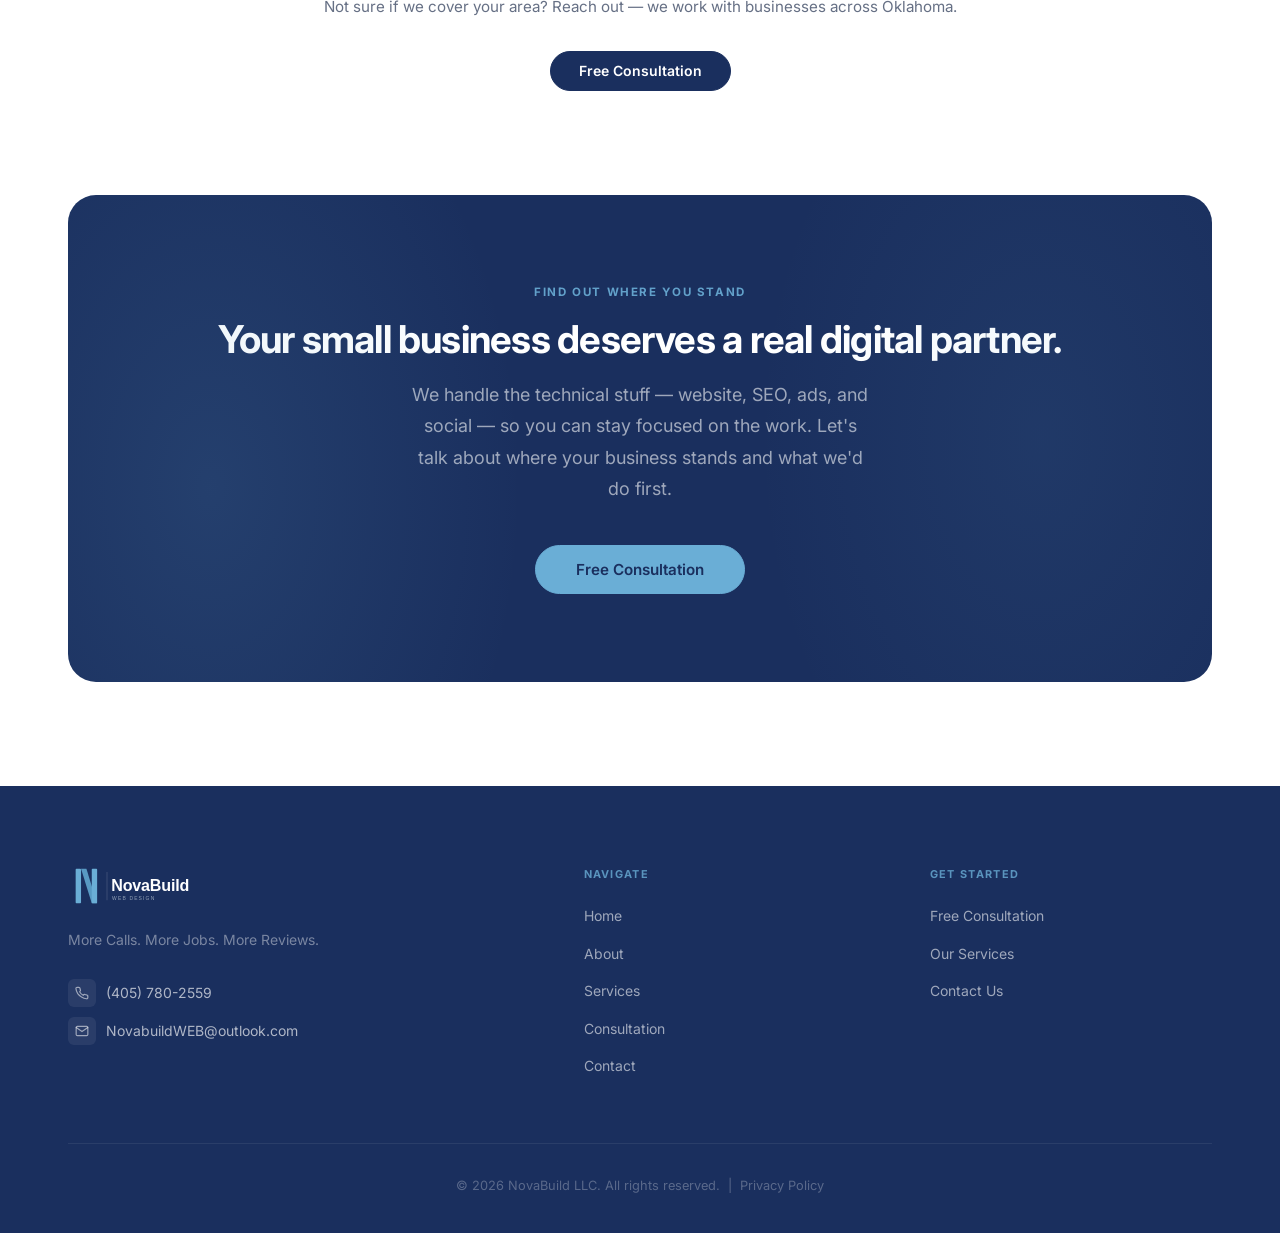
==== commit c519285a: "Content and positioning reset — small business partner framing - Replace all "Get a Free Visibility " ====
--- a/index.html
+++ b/index.html
@@ -73,7 +73,7 @@
         <li><a href="contact.html">Contact</a></li>
       </ul>
       <div class="nav-right">
-        <a href="consultation.html" class="btn btn-gold btn-sm">Get a Free Visibility Audit</a>
+        <a href="consultation.html" class="btn btn-gold btn-sm">Free Consultation</a>
         <button class="hamburger" id="hamburger" aria-label="Toggle menu" aria-expanded="false">
           <span></span><span></span><span></span>
         </button>
@@ -89,7 +89,7 @@
     <a href="consultation.html">Consultation</a>
     <a href="contact.html">Contact</a>
     <div class="mobile-menu-cta">
-      <a href="consultation.html" class="btn btn-gold" style="width:100%;">Get a Free Visibility Audit</a>
+      <a href="consultation.html" class="btn btn-gold" style="width:100%;">Free Consultation</a>
     </div>
   </div>
 
@@ -102,16 +102,16 @@
         <div class="hero-content">
           <p class="eyebrow fade-up">Local SEO &amp; Lead Generation — Stillwater, OKC &amp; Tulsa</p>
           <h1 class="fade-up delay-1">
-            Get Found on Google.<br>
-            Get More <em class="hero-em">Calls.</em>
+            Built for the Businesses<br>
+            That Build <em class="hero-em">Communities.</em>
           </h1>
           <p class="body-lg fade-up delay-2">
             We help painters, electricians, roofers, HVAC contractors, plumbers, and local businesses
             in Stillwater, Oklahoma City, and Tulsa show up where customers are already looking —
-            and turn those visitors into booked jobs.
+            and turn those visitors into booked jobs. NovaBuild is your small business digital partner — we build and manage your website, handle local SEO, run your ads, and keep your social media active so you can stay focused on the work.
           </p>
           <div class="hero-cta fade-up delay-3">
-            <a href="consultation.html" class="btn btn-primary btn-lg">Get a Free Visibility Audit</a>
+            <a href="consultation.html" class="btn btn-primary btn-lg">Free Consultation</a>
             <a href="#work" class="btn btn-outline btn-lg">See Our Work</a>
           </div>
         </div>
@@ -136,28 +136,28 @@
                 <circle cx="11" cy="11" r="8"/><line x1="21" y1="21" x2="16.65" y2="16.65"/>
               </svg>
             </div>
-            <h3>Show Up on Google</h3>
-            <p class="body-md">Most customers search for local services before they call anyone. We get your business in Google Maps and local search before your competitors — where the calls actually come from.</p>
+            <h3>SEO &amp; Google Presence</h3>
+            <p class="body-md">When someone nearby searches for what you do, you need to show up. We handle your Google Business Profile, local SEO, and listings so customers can find you — not your competitor.</p>
           </div>
 
           <div class="value-item fade-up delay-2">
             <div class="value-icon" aria-hidden="true">
               <svg width="22" height="22" viewBox="0 0 24 24" fill="none" stroke="currentColor" stroke-width="1.75" stroke-linecap="round" stroke-linejoin="round">
-                <path d="M22 16.92v3a2 2 0 0 1-2.18 2 19.79 19.79 0 0 1-8.63-3.07A19.5 19.5 0 0 1 4.69 13 19.79 19.79 0 0 1 1.61 4.45 2 2 0 0 1 3.6 2.25h3a2 2 0 0 1 2 1.72c.127.96.361 1.903.7 2.81a2 2 0 0 1-.45 2.11L7.91 9.91a16 16 0 0 0 6.06 6.06l.92-.92a2 2 0 0 1 2.11-.45c.907.339 1.85.573 2.81.7A2 2 0 0 1 21.75 17.5z"/>
-              </svg>
-            </div>
-            <h3>Turn Visitors Into Calls</h3>
-            <p class="body-md">A fast, mobile-first site with click-to-call and a clear quote request form turns visitors into leads — not dead ends. Every page is built to get the phone ringing.</p>
+                <rect x="5" y="2" width="14" height="20" rx="2" ry="2"/><line x1="12" y1="18" x2="12.01" y2="18"/>
+              </svg>
+            </div>
+            <h3>Websites Built to Get Calls</h3>
+            <p class="body-md">Fast, mobile-first, and built with one job in mind: get someone to call or fill out a form. Click-to-call up front, quote form easy to find, and nothing in the way.</p>
           </div>
 
           <div class="value-item fade-up delay-3">
             <div class="value-icon" aria-hidden="true">
               <svg width="22" height="22" viewBox="0 0 24 24" fill="none" stroke="currentColor" stroke-width="1.75" stroke-linecap="round" stroke-linejoin="round">
-                <polyline points="22 12 18 12 15 21 9 3 6 12 2 12"/>
-              </svg>
-            </div>
-            <h3>Follow Up with Every Lead</h3>
-            <p class="body-md">Leads go cold in minutes. Every form fill and missed call gets an immediate response so potential customers don't move on to a competitor while you're on a job.</p>
+                <path d="M18 2h-3a5 5 0 0 0-5 5v3H7v4h3v8h4v-8h3l1-4h-4V7a1 1 0 0 1 1-1h3z"/>
+              </svg>
+            </div>
+            <h3>Social Media Management</h3>
+            <p class="body-md">We plan, create, and post so your page stays active and looks like a real business — without you touching it. No more "last post was 6 months ago."</p>
           </div>
 
         </div>
@@ -253,7 +253,7 @@
 
         </div>
         <div style="text-align:center;margin-top:40px;" class="fade-up">
-          <a href="consultation.html" class="btn btn-primary btn-lg">Get a Free Visibility Audit</a>
+          <a href="consultation.html" class="btn btn-primary btn-lg">Free Consultation</a>
         </div>
       </div>
     </section>
@@ -393,7 +393,7 @@
             Not sure if we cover your area? Reach out — we work with businesses across Oklahoma.
           </p>
           <div style="margin-top:32px;" class="fade-up">
-            <a href="consultation.html" class="btn btn-primary">Get a Free Visibility Audit</a>
+            <a href="consultation.html" class="btn btn-primary">Free Consultation</a>
           </div>
         </div>
       </div>
@@ -404,12 +404,11 @@
       <div class="container">
         <div class="cta-banner fade-up">
           <p class="eyebrow">Find Out Where You Stand</p>
-          <h2>Get your free visibility audit.</h2>
+          <h2>Your small business deserves a real digital partner.</h2>
           <p class="body-lg">
-            We'll show you exactly how your business shows up on Google right now —
-            and what it's costing you. No obligation. Just honest information.
-          </p>
-          <a href="consultation.html" class="btn btn-gold btn-lg">Get a Free Visibility Audit</a>
+            We handle the technical stuff — website, SEO, ads, and social — so you can stay focused on the work. Let's talk about where your business stands and what we'd do first.
+          </p>
+          <a href="consultation.html" class="btn btn-gold btn-lg">Free Consultation</a>
         </div>
       </div>
     </section>
@@ -451,7 +450,7 @@
         <div>
           <p class="footer-heading">Get Started</p>
           <ul class="footer-links">
-            <li><a href="consultation.html">Get a Free Visibility Audit</a></li>
+            <li><a href="consultation.html">Free Consultation</a></li>
             <li><a href="services.html">Our Services</a></li>
             <li><a href="contact.html">Contact Us</a></li>
           </ul>
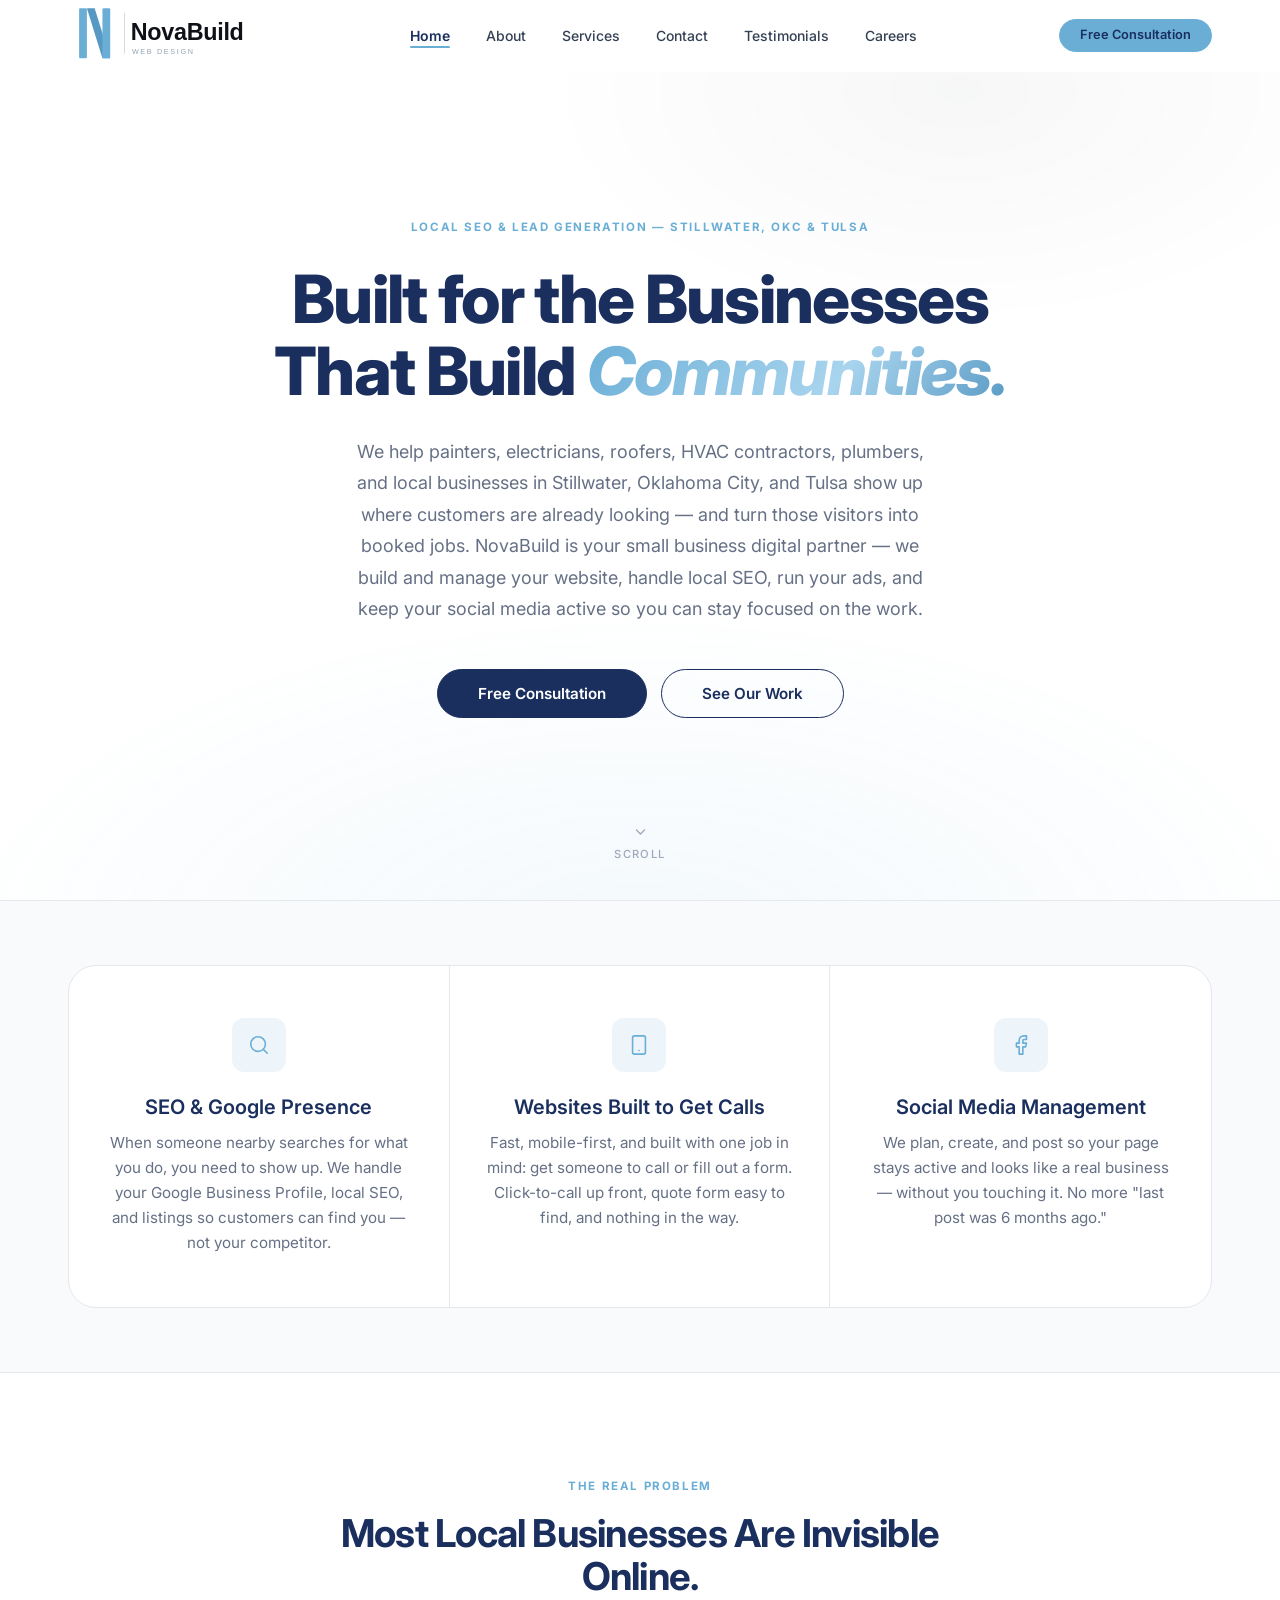
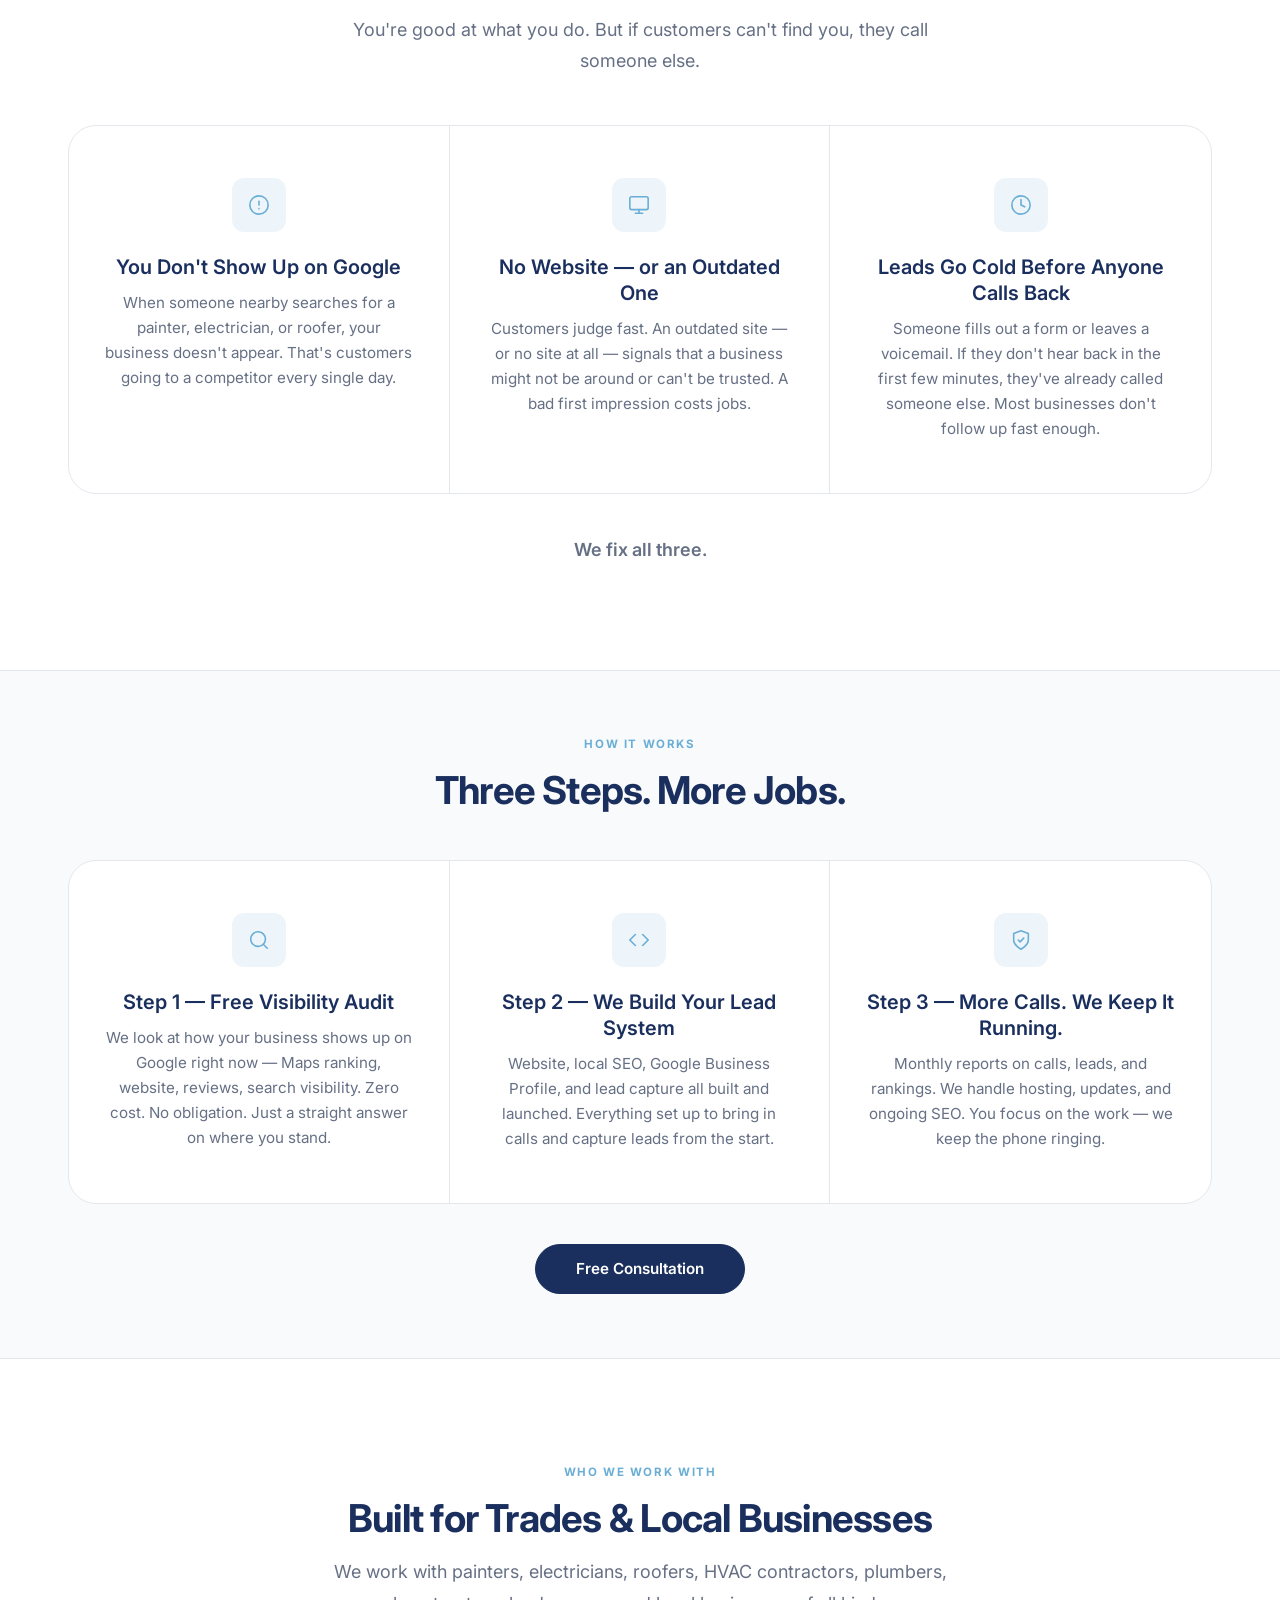
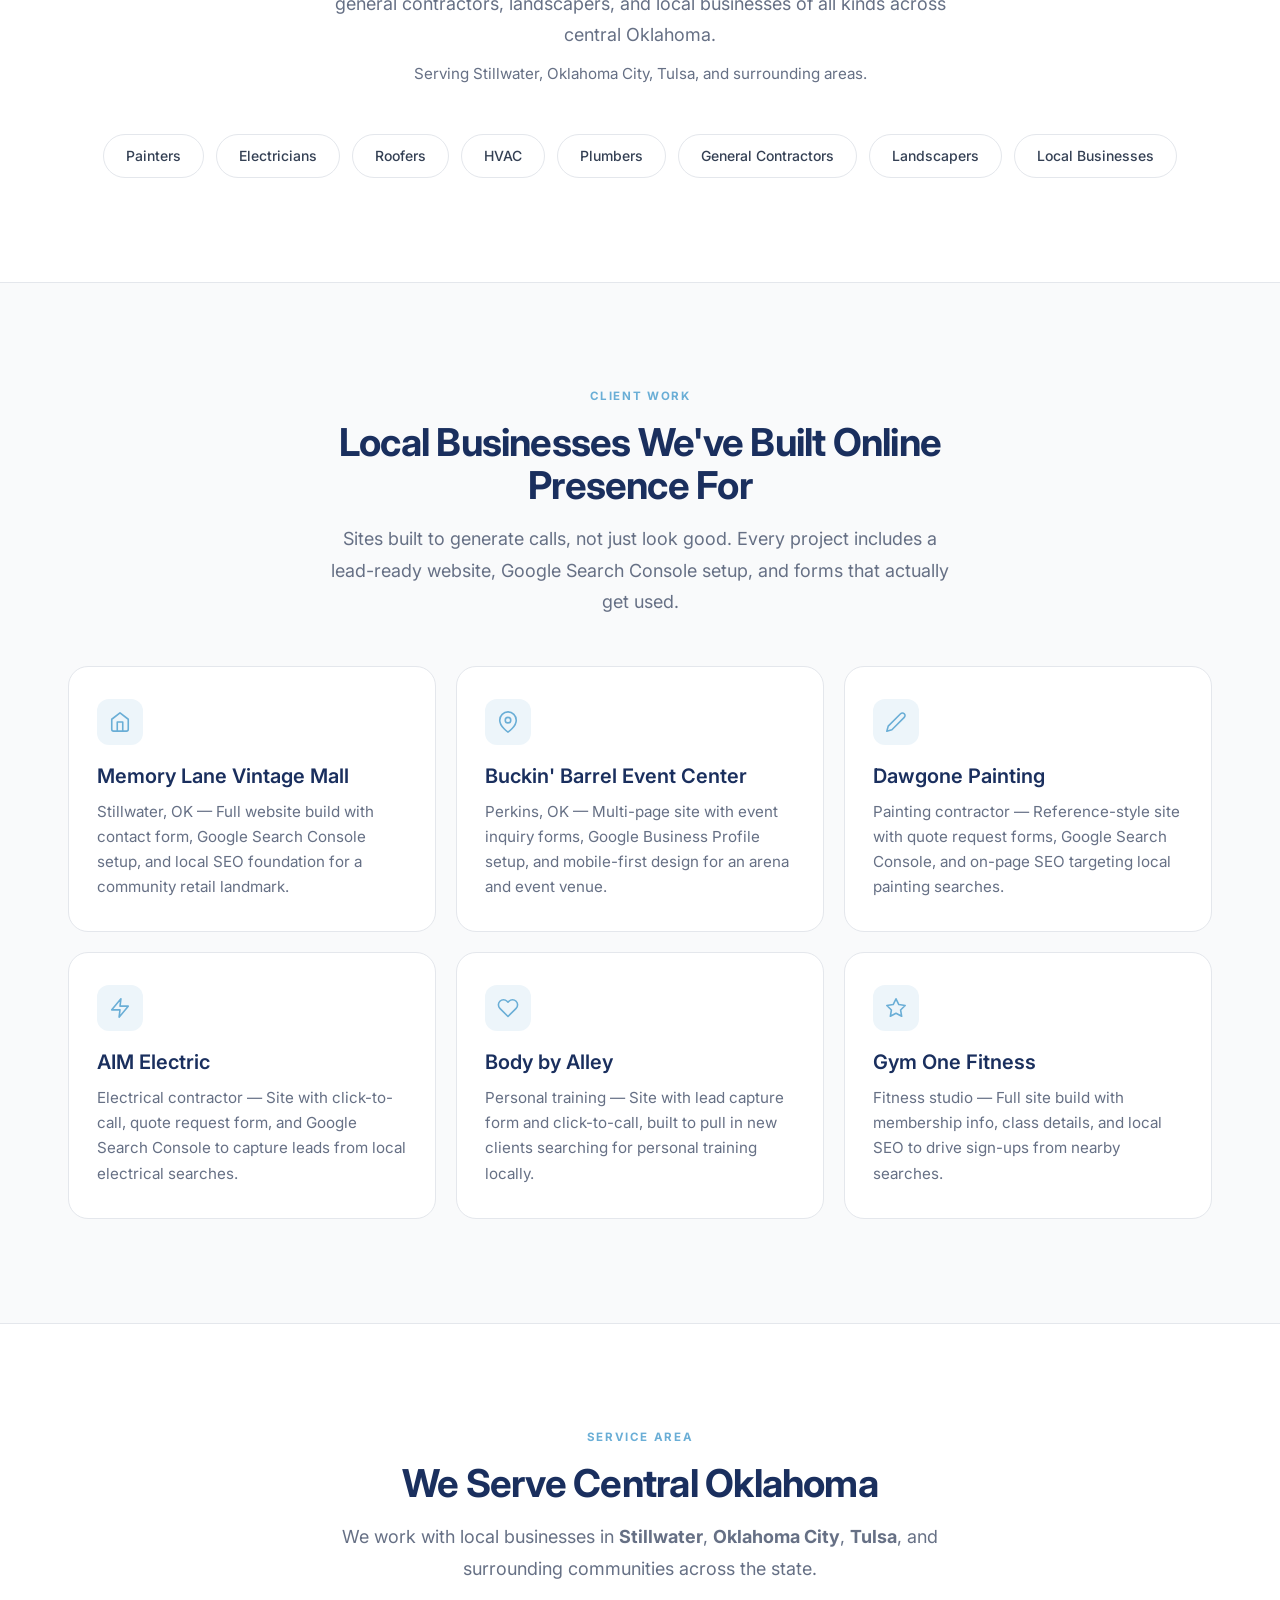
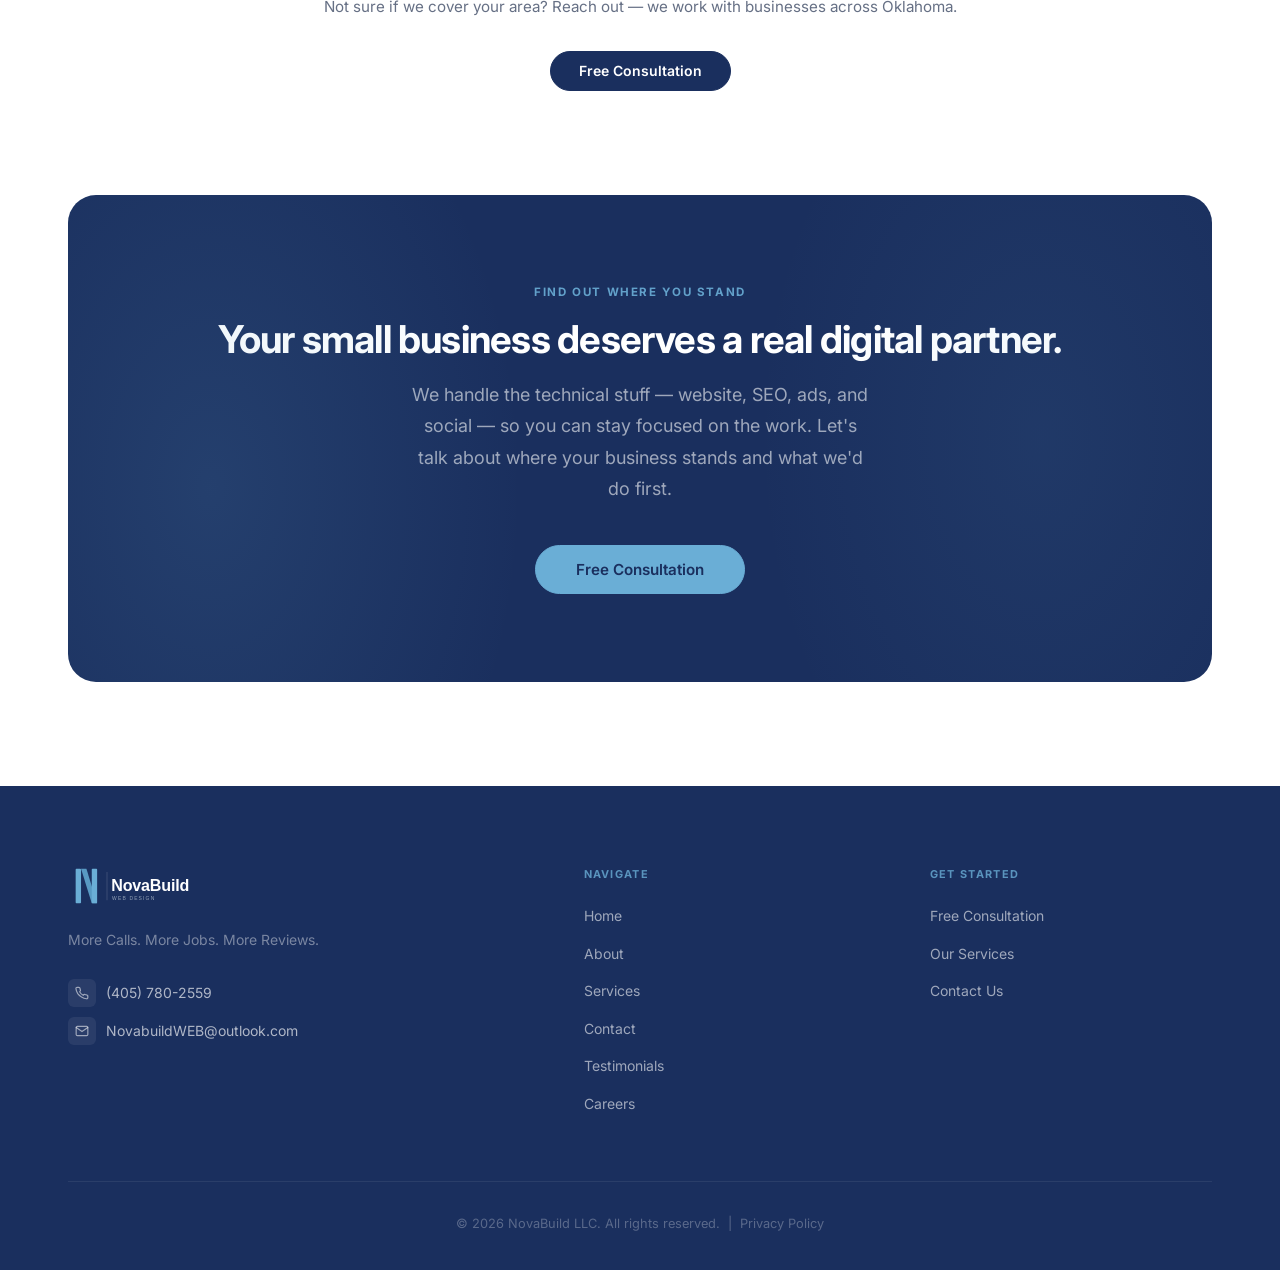
==== commit d1bf7aab: "Remove duplicate Consultation nav link, keep Free Consultation CTA button on far right" ====
--- a/index.html
+++ b/index.html
@@ -69,8 +69,9 @@
         <li><a href="index.html">Home</a></li>
         <li><a href="about.html">About</a></li>
         <li><a href="services.html">Services</a></li>
-        <li><a href="consultation.html">Consultation</a></li>
         <li><a href="contact.html">Contact</a></li>
+        <li><a href="testimonials.html">Testimonials</a></li>
+        <li><a href="careers.html">Careers</a></li>
       </ul>
       <div class="nav-right">
         <a href="consultation.html" class="btn btn-gold btn-sm">Free Consultation</a>
@@ -86,8 +87,9 @@
     <a href="index.html">Home</a>
     <a href="about.html">About</a>
     <a href="services.html">Services</a>
-    <a href="consultation.html">Consultation</a>
     <a href="contact.html">Contact</a>
+    <a href="testimonials.html">Testimonials</a>
+    <a href="careers.html">Careers</a>
     <div class="mobile-menu-cta">
       <a href="consultation.html" class="btn btn-gold" style="width:100%;">Free Consultation</a>
     </div>
@@ -442,8 +444,9 @@
             <li><a href="index.html">Home</a></li>
             <li><a href="about.html">About</a></li>
             <li><a href="services.html">Services</a></li>
-            <li><a href="consultation.html">Consultation</a></li>
             <li><a href="contact.html">Contact</a></li>
+            <li><a href="testimonials.html">Testimonials</a></li>
+            <li><a href="careers.html">Careers</a></li>
           </ul>
         </div>
 
